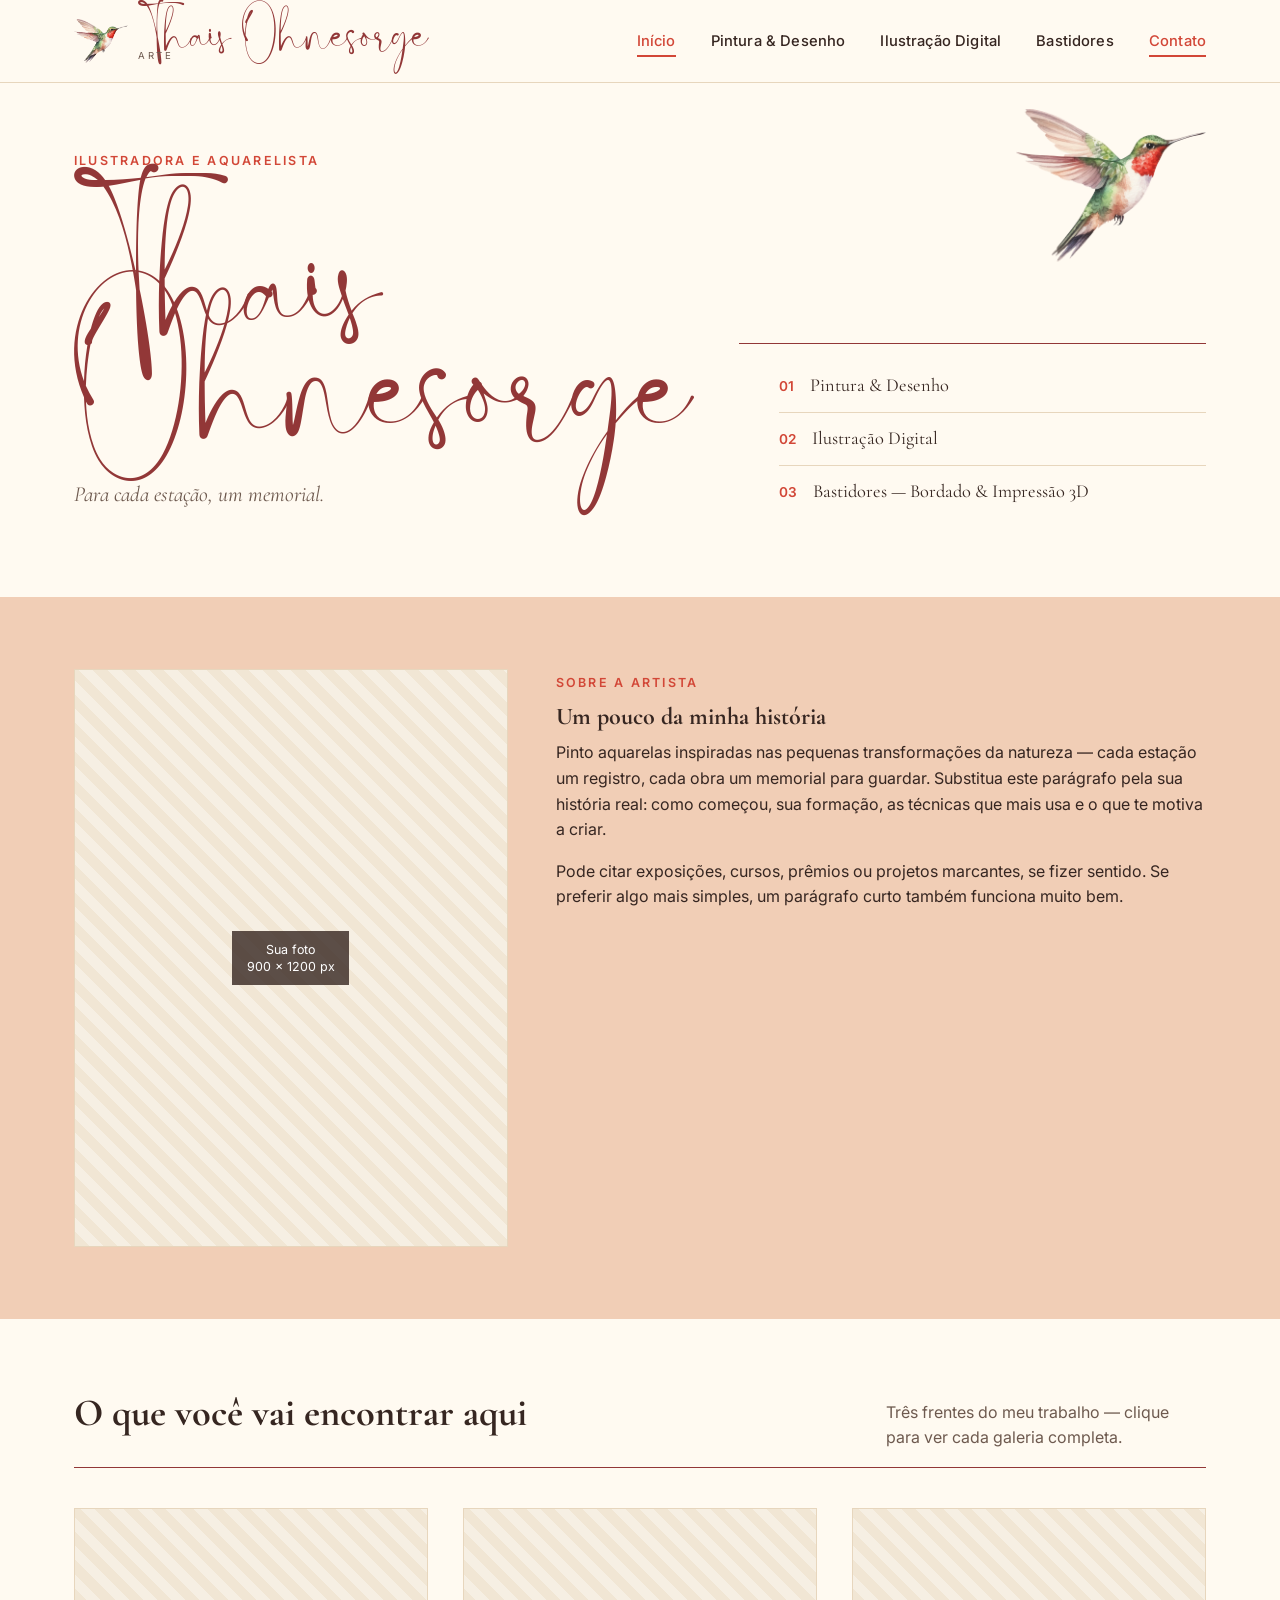
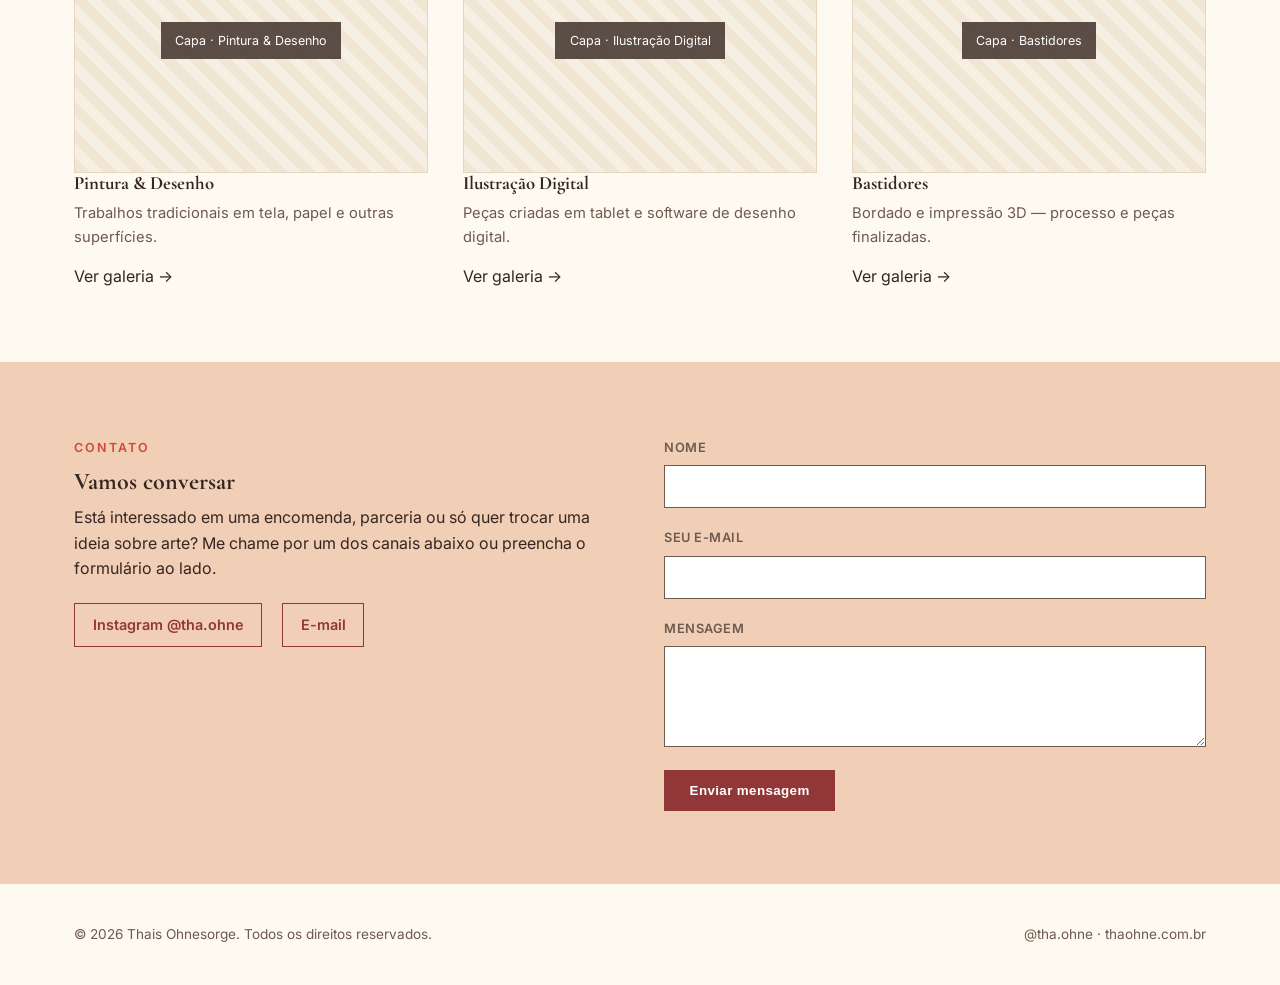
==== index.html @ 79181002 "Ajuste do site para identidade visual da Thais" ====
<!DOCTYPE html>
<html lang="pt-BR">
<head>
<meta charset="UTF-8">
<meta name="viewport" content="width=device-width, initial-scale=1.0">
<title>Thais Ohnesorge — Ilustradora e Aquarelista</title>
<meta name="description" content="Portfólio de Thais Ohnesorge: pintura e desenho, ilustração digital, bordado e impressão 3D.">
<link rel="icon" href="assets/img/favicon.png" type="image/png">
<link rel="preconnect" href="https://fonts.googleapis.com">
<link rel="preconnect" href="https://fonts.gstatic.com" crossorigin>
<link href="https://fonts.googleapis.com/css2?family=Cormorant+Garamond:ital,wght@0,500;0,700;1,500&family=Inter:wght@400;500;600;700&display=swap" rel="stylesheet">
<link rel="stylesheet" href="css/style.css">
</head>
<body>

<!-- ===================== HEADER ===================== -->
<header class="site-header">
  <div class="wrap">
    <a href="index.html" class="brand">
      <img src="assets/img/hummingbird.png" alt="Beija-flor, símbolo de Thais Ohnesorge Arte">
      <span class="brand-text">
        <span class="brand-name">Thais Ohnesorge</span>
        <span class="brand-tag">Arte</span>
      </span>
    </a>
    <nav class="main-nav">
      <ul>
        <li><a href="index.html">Início</a></li>
        <li><a href="pintura-desenho.html">Pintura &amp; Desenho</a></li>
        <li><a href="ilustracao-digital.html">Ilustração Digital</a></li>
        <li><a href="bastidores.html">Bastidores</a></li>
        <li><a href="index.html#contato">Contato</a></li>
      </ul>
    </nav>
    <button class="menu-toggle" aria-label="Abrir menu" aria-expanded="false">
      <span></span><span></span><span></span>
    </button>
  </div>
</header>

<!-- ===================== HERO / CAPA ===================== -->
<section class="hero">
  <div class="wrap">
    <img src="assets/img/hummingbird.png" class="hero-bird" alt="">
    <div>
      <p class="eyebrow">Ilustradora e Aquarelista</p>
      <br></br>
      <br>
      <h1>Thais Ohnesorge</h1>
      <br>
      <p class="lede">Para cada estação, um memorial.</p>
    </div>
    <ul class="hero-index">
      <li><span class="num">01</span><a href="pintura-desenho.html">Pintura &amp; Desenho</a></li>
      <li><span class="num">02</span><a href="ilustracao-digital.html">Ilustração Digital</a></li>
      <li><span class="num">03</span><a href="bastidores.html">Bastidores — Bordado &amp; Impressão 3D</a></li>
    </ul>
  </div>
</section>

<!-- ===================== SOBRE ===================== -->
<section class="alt" id="sobre">
  <div class="wrap about-grid">
    <div class="placeholder" style="--ratio: 3/4;" data-label="Foto da artista (recomendado: 900x1200px)">
      <span class="ph-label">Sua foto<br>900 × 1200 px</span>
    </div>
    <div>
      <p class="eyebrow">Sobre a artista</p>
      <h2>Um pouco da minha história</h2>
      <!-- Placeholder — troque pelo texto real da Thais (formação, técnica, inspiração) -->
      <p>Pinto aquarelas inspiradas nas pequenas transformações da natureza — cada estação um registro, cada obra um memorial para guardar. Substitua este parágrafo pela sua história real: como começou, sua formação, as técnicas que mais usa e o que te motiva a criar.</p>
      <p>Pode citar exposições, cursos, prêmios ou projetos marcantes, se fizer sentido. Se preferir algo mais simples, um parágrafo curto também funciona muito bem.</p>
    </div>
  </div>
</section>

<!-- ===================== TIPOS DE ARTE ===================== -->
<section id="tipos-de-arte">
  <div class="wrap">
    <div class="section-head">
      <h2>O que você vai encontrar aqui</h2>
      <p style="color:var(--ink-soft); max-width:32ch; margin:0;">Três frentes do meu trabalho — clique para ver cada galeria completa.</p>
    </div>
    <div class="art-types">

      <a href="pintura-desenho.html" style="display:block;">
        <div class="placeholder art-card" data-label="Capa da galeria de Pintura e Desenho">
          <span class="ph-label">Capa · Pintura &amp; Desenho</span>
        </div>
        <h3>Pintura &amp; Desenho</h3>
        <p style="color:var(--ink-soft); font-size:.92rem;">Trabalhos tradicionais em tela, papel e outras superfícies.</p>
        <span class="more">Ver galeria →</span>
      </a>

      <a href="ilustracao-digital.html" style="display:block;">
        <div class="placeholder art-card" data-label="Capa da galeria de Ilustração Digital">
          <span class="ph-label">Capa · Ilustração Digital</span>
        </div>
        <h3>Ilustração Digital</h3>
        <p style="color:var(--ink-soft); font-size:.92rem;">Peças criadas em tablet e software de desenho digital.</p>
        <span class="more">Ver galeria →</span>
      </a>

      <a href="bastidores.html" style="display:block;">
        <div class="placeholder art-card" data-label="Capa da galeria de Bastidores">
          <span class="ph-label">Capa · Bastidores</span>
        </div>
        <h3>Bastidores</h3>
        <p style="color:var(--ink-soft); font-size:.92rem;">Bordado e impressão 3D — processo e peças finalizadas.</p>
        <span class="more">Ver galeria →</span>
      </a>

    </div>
  </div>
</section>

<!-- ===================== CONTATO ===================== -->
<section class="alt" id="contato">
  <div class="wrap contact-grid">
    <div>
      <p class="eyebrow">Contato</p>
      <h2>Vamos conversar</h2>
      <p>Está interessado em uma encomenda, parceria ou só quer trocar uma ideia sobre arte? Me chame por um dos canais abaixo ou preencha o formulário ao lado.</p>
      <div class="contact-links">
        <a href="https://instagram.com/tha.ohne" target="_blank" rel="noopener">Instagram @tha.ohne</a>
        <a href="mailto:contato@thaohne.com.br">E-mail</a>
      </div>
    </div>
    <form class="contact-form" action="mailto:contato@thaohne.com.br" method="post" enctype="text/plain">
      <div>
        <label for="nome">Nome</label>
        <input type="text" id="nome" name="nome" required>
      </div>
      <div>
        <label for="email">Seu e-mail</label>
        <input type="email" id="email" name="email" required>
      </div>
      <div>
        <label for="mensagem">Mensagem</label>
        <textarea id="mensagem" name="mensagem" rows="4" required></textarea>
      </div>
      <button type="submit">Enviar mensagem</button>
    </form>
  </div>
</section>

<!-- ===================== RODAPÉ ===================== -->
<footer class="site-footer">
  <div class="wrap">
    <span>© 2026 Thais Ohnesorge. Todos os direitos reservados.</span>
    <span><a href="https://instagram.com/tha.ohne" target="_blank" rel="noopener">@tha.ohne</a> · thaohne.com.br</span>
  </div>
</footer>

<!-- ===================== LIGHTBOX ===================== -->
<div class="lightbox" id="lightbox">
  <button class="lightbox-close" aria-label="Fechar">&times;</button>
  <div class="lightbox-inner"></div>
</div>

<script src="js/script.js"></script>
</body>
</html>
---- css/style.css ----
/* =========================================================
   PORTFÓLIO DE ARTE — Thais Ohnesorge
   Paleta e tipografia conforme identidade visual oficial.
   ========================================================= */

@font-face {
  font-family: 'Blastine';
  src: url('../assets/fonts/Blastine.woff2') format('woff2'),
       url('../assets/fonts/Blastine.otf') format('opentype'),
       url('../assets/fonts/Blastine.ttf') format('truetype');
  font-weight: normal;
  font-style: normal;
  font-display: swap;
}

:root {
  --bg: #fffaf1;          /* creme claro — fundo principal */
  --bg-alt: #f1ceb6;       /* pêssego — fundo alternado / destaques suaves */
  --ink: #362621;          /* marrom quase-preto — texto principal */
  --ink-soft: #6e5a4f;     /* marrom suave — texto secundário */
  --green: #b4d75d;        /* verde-limão — destaque principal / botões */
  --wine: #923737;         /* vinho — destaque secundário / hover */
  --red: #d24737;          /* vermelho — links, números, CTAs */
  --rule: #e7d6bd;         /* linha fina sobre o creme */
  --card-bg: #ffffff;

  /* Blastine é a fonte da marca (arquivo em assets/fonts/).
     Enquanto o arquivo não estiver presente, cai numa cursiva do sistema. */
  --font-script: 'Blastine', 'Segoe Script', 'Brush Script MT', cursive;
  --font-serif: 'Cormorant Garamond', Georgia, serif;
  --font-sans: 'Inter', -apple-system, sans-serif;

  --max-width: 1180px;
}

* { box-sizing: border-box; }

html { scroll-behavior: smooth; }

body {
  margin: 0;
  background: var(--bg);
  color: var(--ink);
  font-family: var(--font-sans);
  font-size: 16px;
  line-height: 1.6;
  -webkit-font-smoothing: antialiased;
}

img { max-width: 100%; display: block; }

a { color: inherit; text-decoration: none; }

.wrap {
  max-width: var(--max-width);
  margin: 0 auto;
  padding: 0 24px;
}

h1, h2, h3, h4 {
  font-family: var(--font-serif);
  font-weight: 700;
  margin: 0 0 .4em;
  line-height: 1.15;
}

p { margin: 0 0 1em; }

.eyebrow {
  display: inline-block;
  font-family: var(--font-sans);
  font-size: .78rem;
  letter-spacing: .18em;
  text-transform: uppercase;
  color: var(--red);
  font-weight: 600;
  margin-bottom: .8em;
}

/* ---------- Header / navegação ---------- */

.site-header {
  position: sticky;
  top: 0;
  z-index: 50;
  background: rgba(255, 250, 241, 0.92);
  backdrop-filter: blur(6px);
  border-bottom: 1px solid var(--rule);
}

.site-header .wrap {
  display: flex;
  align-items: center;
  justify-content: space-between;
  height: 82px;
}

.brand {
  display: flex;
  align-items: center;
  gap: .6rem;
}

.brand img {
  height: 44px;
  width: auto;
}

.brand .brand-text {
  display: flex;
  flex-direction: column;
  line-height: 1;
}

.brand .brand-name {
  font-family: var(--font-script);
  font-size: 1.7rem;
  color: var(--wine);
}

.brand .brand-tag {
  font-family: var(--font-sans);
  font-size: .6rem;
  letter-spacing: .28em;
  text-transform: uppercase;
  color: var(--ink-soft);
  margin-top: .1rem;
}

.main-nav ul {
  list-style: none;
  display: flex;
  gap: 2.2rem;
  margin: 0;
  padding: 0;
}

.main-nav a {
  font-size: .92rem;
  font-weight: 500;
  letter-spacing: .01em;
  padding: .3rem 0;
  border-bottom: 2px solid transparent;
  transition: border-color .2s ease, color .2s ease;
}

.main-nav a:hover,
.main-nav a.active {
  color: var(--red);
  border-color: var(--red);
}

.menu-toggle {
  display: none;
  background: none;
  border: none;
  cursor: pointer;
  padding: 8px;
}

.menu-toggle span {
  display: block;
  width: 24px;
  height: 2px;
  background: var(--ink);
  margin: 5px 0;
  transition: transform .2s ease, opacity .2s ease;
}

/* ---------- Hero (capa editorial) ---------- */

.hero { padding: 4rem 0 4rem; position: relative; }

.hero .wrap {
  display: grid;
  grid-template-columns: 1.3fr 1fr;
  gap: 3rem;
  align-items: end;
  position: relative;
}

.hero h1 {
  font-family: var(--font-script);
  font-weight: normal;
  color: var(--wine);
  font-size: clamp(3.2rem, 7vw, 5.6rem);
  margin-bottom: .15em;
}

.hero .lede {
  font-family: var(--font-serif);
  font-style: italic;
  font-size: 1.35rem;
  color: var(--ink-soft);
  max-width: 46ch;
}

.hero-bird {
  position: absolute;
  top: -2.4rem;
  right: 24px;
  width: 190px;
  opacity: .95;
  pointer-events: none;
}

.hero-index {
  border-top: 1px solid var(--wine);
  padding-top: 1rem;
}

.hero-index li {
  display: flex;
  align-items: baseline;
  gap: 1rem;
  padding: .7rem 0;
  border-bottom: 1px solid var(--rule);
  font-family: var(--font-serif);
  font-size: 1.15rem;
}

.hero-index li:last-child { border-bottom: none; }

.hero-index .num {
  color: var(--red);
  font-family: var(--font-sans);
  font-weight: 600;
  font-size: .85rem;
}

.hero-index a:hover { color: var(--red); }

/* ---------- Seções gerais ---------- */

section { padding: 4.5rem 0; }

section.alt { background: var(--bg-alt); }

.section-head {
  display: flex;
  justify-content: space-between;
  align-items: flex-end;
  gap: 2rem;
  border-bottom: 1px solid var(--wine);
  padding-bottom: 1rem;
  margin-bottom: 2.5rem;
}

.section-head h2 { font-size: clamp(1.8rem, 3vw, 2.6rem); }

/* ---------- Sobre ---------- */

.about-grid {
  display: grid;
  grid-template-columns: .8fr 1.2fr;
  gap: 3rem;
  align-items: start;
}

/* ---------- Placeholder de imagem ---------- */

.placeholder {
  position: relative;
  width: 100%;
  aspect-ratio: var(--ratio, 4 / 5);
  background:
    repeating-linear-gradient(45deg, #f1e6d4, #f1e6d4 10px, #f6efe3 10px, #f6efe3 20px);
  border: 1px solid var(--rule);
  display: flex;
  align-items: center;
  justify-content: center;
  overflow: hidden;
  cursor: pointer;
}

.placeholder img { width: 100%; height: 100%; object-fit: cover; }

.placeholder .ph-label {
  background: rgba(54,38,33,.8);
  color: #fff;
  font-size: .78rem;
  padding: .6rem .9rem;
  text-align: center;
  line-height: 1.4;
  max-width: 82%;
}

/* ---------- Cards "Tipos de arte" ---------- */

.art-types {
  display: grid;
  grid-template-columns: repeat(3, 1fr);
  gap: 2.2rem;
}

.art-card { --ratio: 4 / 3; }

.art-card h3 { margin-top: 1rem; font-size: 1.3rem; }

.art-card .more {
  color: var(--red);
  font-size: .88rem;
  font-weight: 600;
}

/* ---------- Galeria (páginas de seção) ---------- */

.gallery {
  display: grid;
  grid-template-columns: repeat(3, 1fr);
  gap: 2rem 1.8rem;
}

.gallery figure { margin: 0; }

.gallery figcaption {
  margin-top: .7rem;
  font-size: .9rem;
}

.gallery figcaption .title {
  font-family: var(--font-serif);
  font-weight: 700;
  display: block;
}

.gallery figcaption .meta {
  color: var(--ink-soft);
  font-size: .82rem;
}

.page-hero {
  padding: 3.2rem 0 2.5rem;
  border-bottom: 1px solid var(--rule);
}

.breadcrumb {
  font-size: .85rem;
  color: var(--ink-soft);
  margin-bottom: 1rem;
}

.breadcrumb a:hover { color: var(--red); }

.subsection-title {
  display: flex;
  align-items: baseline;
  gap: .8rem;
  margin: 3rem 0 1.6rem;
}

.subsection-title .tag {
  font-size: .78rem;
  letter-spacing: .14em;
  text-transform: uppercase;
  color: var(--red);
  font-weight: 700;
}

/* ---------- Contato ---------- */

.contact-grid {
  display: grid;
  grid-template-columns: 1fr 1fr;
  gap: 3rem;
}

.contact-links a {
  display: inline-block;
  margin: .3rem 1rem .3rem 0;
  padding: .6rem 1.1rem;
  border: 1px solid var(--wine);
  color: var(--wine);
  font-size: .9rem;
  font-weight: 600;
  transition: background .2s ease, color .2s ease;
}

.contact-links a:hover { background: var(--wine); color: #fff; }

form.contact-form { display: flex; flex-direction: column; gap: 1rem; }

.contact-form label {
  font-size: .8rem;
  font-weight: 600;
  letter-spacing: .04em;
  text-transform: uppercase;
  color: var(--ink-soft);
}

.contact-form input,
.contact-form textarea {
  width: 100%;
  padding: .7rem .8rem;
  font-family: var(--font-sans);
  font-size: .95rem;
  border: 1px solid var(--ink-soft);
  background: var(--card-bg);
  margin-top: .35rem;
}

.contact-form button {
  align-self: flex-start;
  padding: .8rem 1.6rem;
  background: var(--wine);
  color: #fff;
  border: none;
  font-weight: 600;
  cursor: pointer;
  letter-spacing: .03em;
}

.contact-form button:hover { background: var(--red); }

/* ---------- Rodapé ---------- */

.site-footer {
  border-top: 1px solid var(--rule);
  padding: 2.5rem 0;
  font-size: .85rem;
  color: var(--ink-soft);
}

.site-footer .wrap {
  display: flex;
  justify-content: space-between;
  flex-wrap: wrap;
  gap: 1rem;
}

.site-footer a:hover { color: var(--red); }

/* ---------- Lightbox ---------- */

.lightbox {
  position: fixed;
  inset: 0;
  background: rgba(54,38,33,.92);
  display: none;
  align-items: center;
  justify-content: center;
  z-index: 100;
  padding: 2rem;
}

.lightbox.open { display: flex; }

.lightbox-inner {
  max-width: 900px;
  width: 100%;
  color: #fff;
  text-align: center;
}

.lightbox-close {
  position: absolute;
  top: 1.5rem;
  right: 1.8rem;
  color: #fff;
  font-size: 1.8rem;
  background: none;
  border: none;
  cursor: pointer;
}

/* ---------- Responsivo ---------- */

@media (max-width: 900px) {
  .hero .wrap { grid-template-columns: 1fr; }
  .hero-bird { position: static; width: 140px; margin-bottom: 1.5rem; }
  .about-grid { grid-template-columns: 1fr; }
  .art-types { grid-template-columns: 1fr 1fr; }
  .gallery { grid-template-columns: 1fr 1fr; }
  .contact-grid { grid-template-columns: 1fr; }
}

@media (max-width: 640px) {
  .main-nav { position: fixed; top: 82px; left: 0; right: 0; bottom: 0;
    background: var(--bg); transform: translateX(100%); transition: transform .25s ease;
    padding: 2rem 24px; }
  .main-nav.open { transform: translateX(0); }
  .main-nav ul { flex-direction: column; gap: 1.4rem; }
  .menu-toggle { display: block; }
  .art-types { grid-template-columns: 1fr; }
  .gallery { grid-template-columns: 1fr; }
}
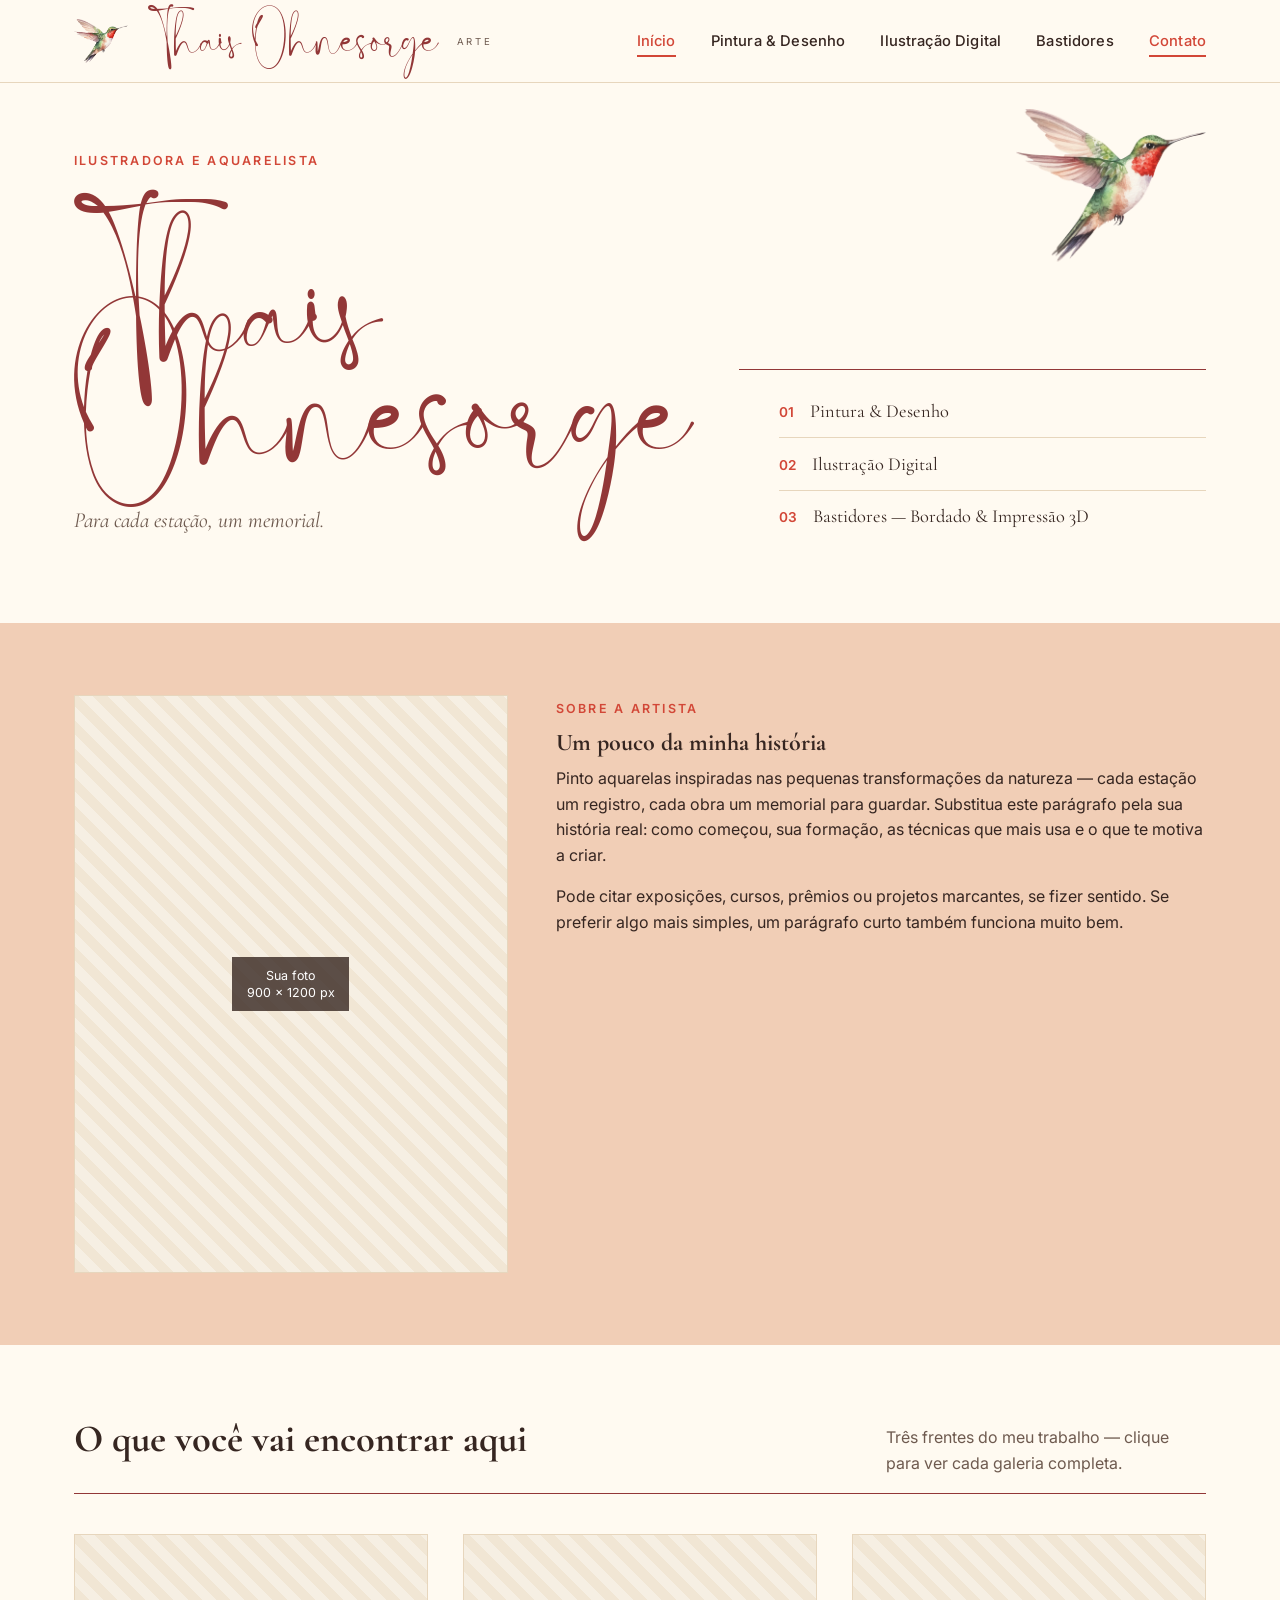
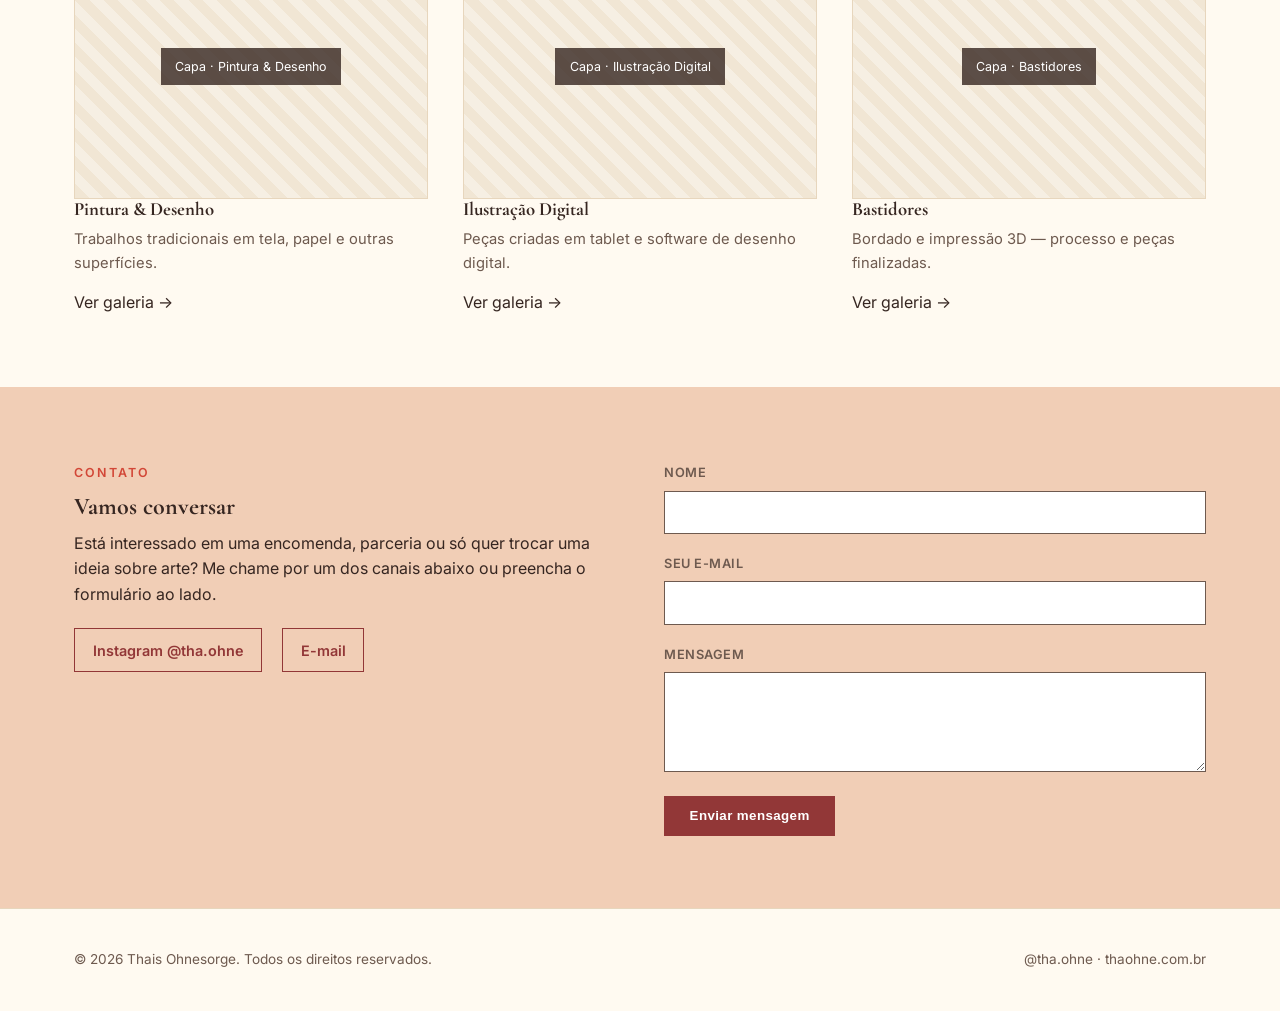
==== commit d6213ec1: "Ajuste do espaçamento das informações do cabeçalho" ====
--- a/index.html
+++ b/index.html
@@ -18,8 +18,9 @@
   <div class="wrap">
     <a href="index.html" class="brand">
       <img src="assets/img/hummingbird.png" alt="Beija-flor, símbolo de Thais Ohnesorge Arte">
-      <span class="brand-text">
+      <br class="brand-text">
         <span class="brand-name">Thais Ohnesorge</span>
+        <br></br>
         <span class="brand-tag">Arte</span>
       </span>
     </a>
@@ -45,7 +46,7 @@
     <div>
       <p class="eyebrow">Ilustradora e Aquarelista</p>
       <br></br>
-      <br>
+      <br></br>
       <h1>Thais Ohnesorge</h1>
       <br>
       <p class="lede">Para cada estação, um memorial.</p>
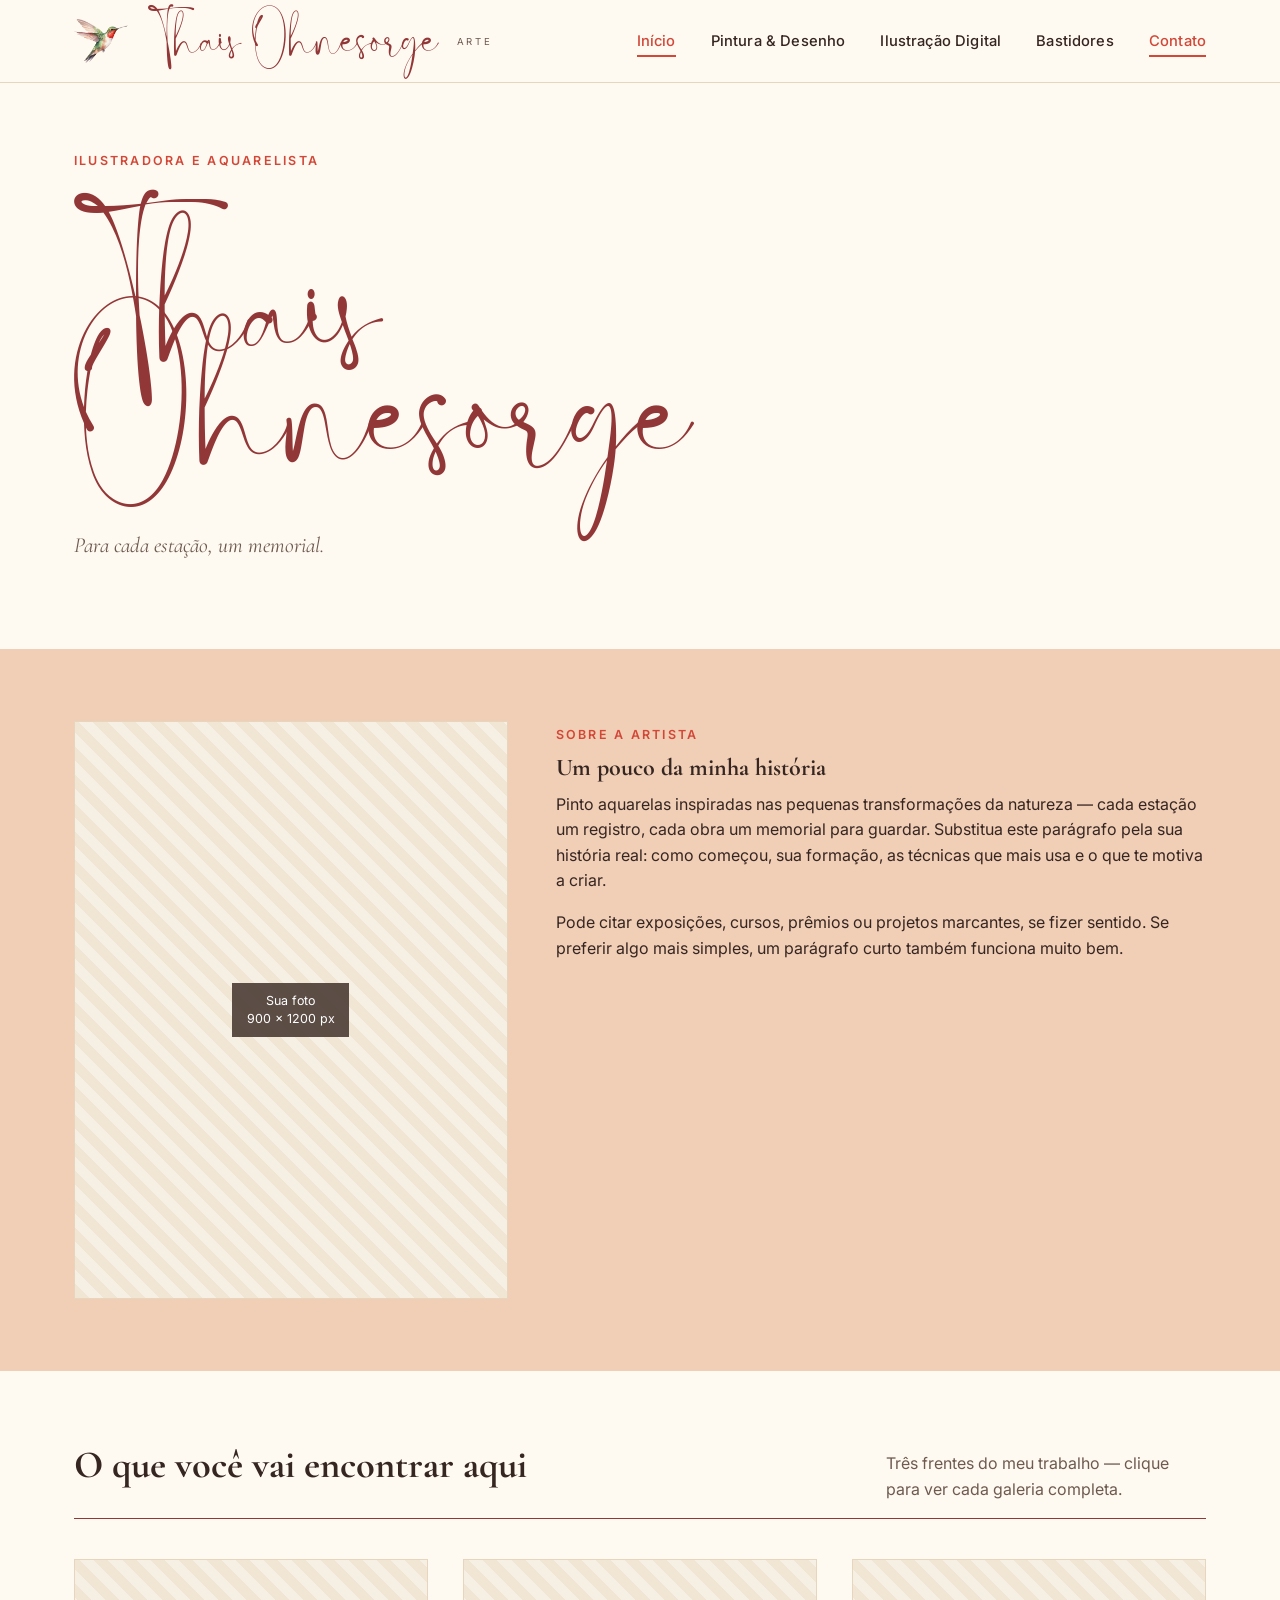
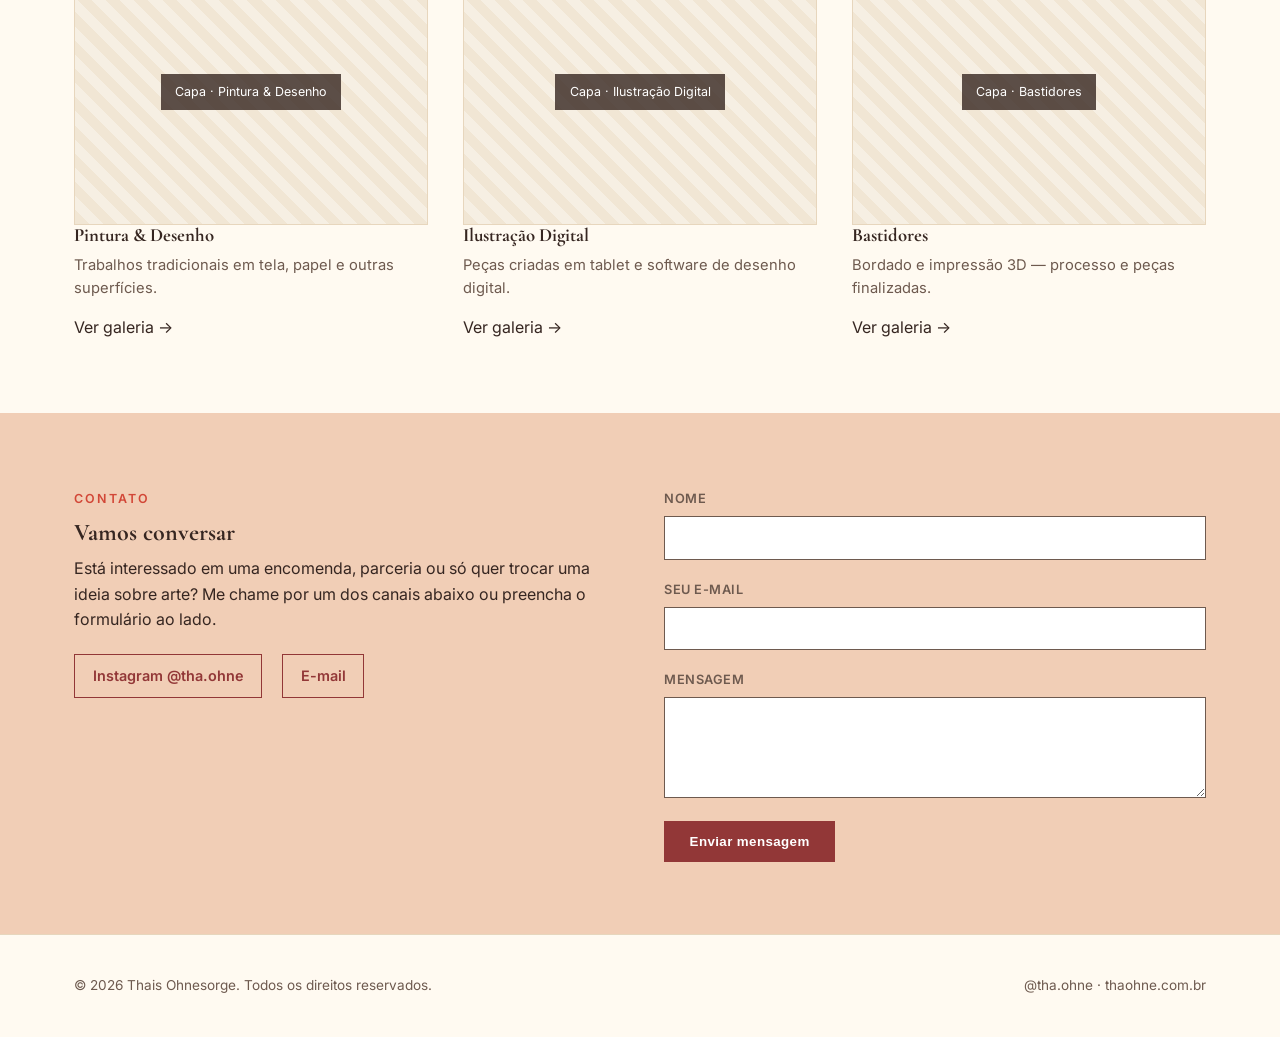
==== commit ea5b481c: "Ajuste do espaçamento das informações do cabeçalho" ====
--- a/index.html
+++ b/index.html
@@ -42,20 +42,14 @@
 <!-- ===================== HERO / CAPA ===================== -->
 <section class="hero">
   <div class="wrap">
-    <img src="assets/img/hummingbird.png" class="hero-bird" alt="">
     <div>
       <p class="eyebrow">Ilustradora e Aquarelista</p>
       <br></br>
       <br></br>
       <h1>Thais Ohnesorge</h1>
-      <br>
+      <br></br>
       <p class="lede">Para cada estação, um memorial.</p>
     </div>
-    <ul class="hero-index">
-      <li><span class="num">01</span><a href="pintura-desenho.html">Pintura &amp; Desenho</a></li>
-      <li><span class="num">02</span><a href="ilustracao-digital.html">Ilustração Digital</a></li>
-      <li><span class="num">03</span><a href="bastidores.html">Bastidores — Bordado &amp; Impressão 3D</a></li>
-    </ul>
   </div>
 </section>
 
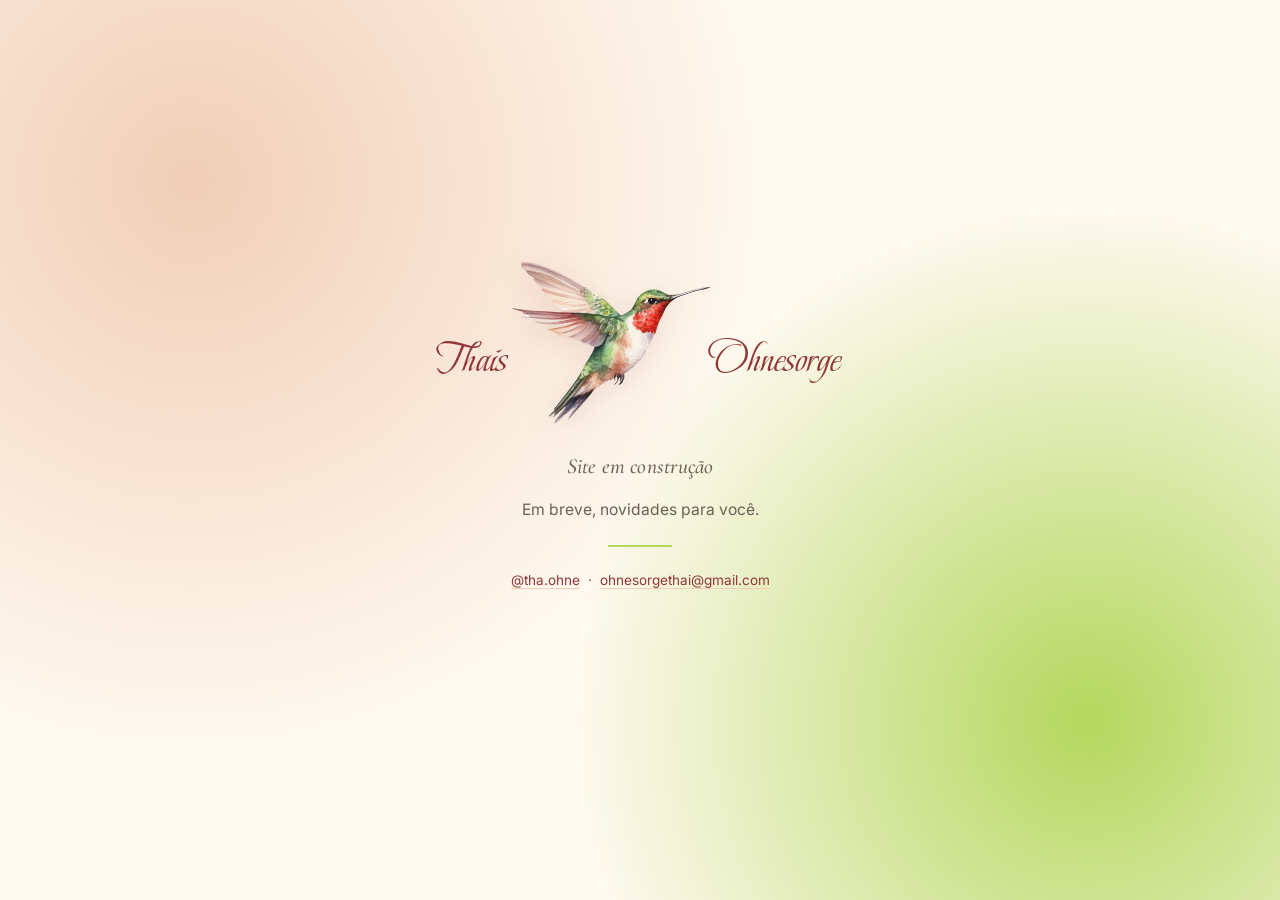
==== commit 0528cef9: "Construção do site" ====
--- a/index.html
+++ b/index.html
@@ -3,156 +3,141 @@
 <head>
 <meta charset="UTF-8">
 <meta name="viewport" content="width=device-width, initial-scale=1.0">
-<title>Thais Ohnesorge — Ilustradora e Aquarelista</title>
-<meta name="description" content="Portfólio de Thais Ohnesorge: pintura e desenho, ilustração digital, bordado e impressão 3D.">
-<link rel="icon" href="assets/img/favicon.png" type="image/png">
+<title>Thais Ohnesorge ARTE</title>
+<meta name="description" content="O site de Thais Ohnesorge, ilustradora e aquarelista, está em construção. Em breve novidades.">
 <link rel="preconnect" href="https://fonts.googleapis.com">
 <link rel="preconnect" href="https://fonts.gstatic.com" crossorigin>
-<link href="https://fonts.googleapis.com/css2?family=Cormorant+Garamond:ital,wght@0,500;0,700;1,500&family=Inter:wght@400;500;600;700&display=swap" rel="stylesheet">
-<link rel="stylesheet" href="css/style.css">
+<link href="https://fonts.googleapis.com/css2?family=Beau+Rivage&family=Cormorant+Garamond:ital,wght@0,500;0,700;1,500&family=Inter:wght@400;500;600&display=swap" rel="stylesheet">
+<style>
+  :root{
+    --paper:#fffaf1;
+    --sand:#f1ceb6;
+    --green:#b4d75d;
+    --wine:#923737;
+    --red:#d24737;
+    --ink:#2b2420;
+    --ink-soft:#6b5f54;
+  }
+  *{box-sizing:border-box;}
+  html,body{height:100%;}
+  body{
+    margin:0;
+    display:flex;
+    align-items:center;
+    justify-content:center;
+    min-height:100svh;
+    padding:2rem;
+    background:
+      radial-gradient(circle at 15% 20%, var(--sand) 0%, transparent 45%),
+      radial-gradient(circle at 85% 80%, var(--green) 0%, transparent 40%),
+      var(--paper);
+    font-family:'Inter', sans-serif;
+    color:var(--ink);
+    text-align:center;
+  }
+  .card{
+    max-width:600px;
+    width:100%;
+  }
+  .brand-mark{
+    display:flex;
+    align-items:center;
+    justify-content:center;
+    gap:4px;
+    margin:0 auto;
+  }
+  .brand-mark img{
+    width:200px;
+    width:clamp(150px, 30vw, 200px);
+    height:auto;
+    flex:0 0 auto;
+    margin-top:-6%;
+    filter:drop-shadow(0 6px 14px rgba(146,55,55,0.12));
+  }
+  .brand-mark .script-name{
+    font-family:'Beau Rivage', cursive;
+    color:var(--wine);
+    line-height:1;
+    white-space:nowrap;
+    flex:0 0 auto;
+    font-size:2.6rem;
+    font-size:clamp(1.9rem, 6vw, 2.6rem);
+  }
+  .brand-mark .name-left{
+    text-align:right;
+  }
+  .brand-mark .name-right{
+    text-align:left;
+  }
+  .status{
+    margin-top:1.8rem;
+    font-family:'Cormorant Garamond', serif;
+    font-style:italic;
+    font-weight:500;
+    font-size:1.35rem;
+    color:var(--ink-soft);
+    letter-spacing:0.01em;
+  }
+  .lede{
+    margin-top:0.6rem;
+    font-size:0.98rem;
+    color:var(--ink-soft);
+  }
+  .rule{
+    width:64px;
+    height:2px;
+    background:var(--green);
+    border:none;
+    margin:1.6rem auto;
+  }
+  .social{
+    font-size:0.85rem;
+    color:var(--ink-soft);
+  }
+  .social a{
+    color:var(--wine);
+    text-decoration:none;
+    border-bottom:1px solid var(--sand);
+  }
+  .social a:hover{
+    border-color:var(--wine);
+  }
+
+  @media (max-width: 480px){
+    .brand-mark{
+      flex-wrap:wrap;
+      row-gap:0.3rem;
+    }
+    .brand-mark img{
+      order:-1;
+      flex-basis:100%;
+      margin-top:0;
+      width:180px;
+    }
+    .brand-mark .script-name{
+      font-size:2rem;
+    }
+  }
+</style>
 </head>
 <body>
+  <div class="card">
+    <div class="brand-mark">
+      <span class="script-name name-left">Thais</span>
+      <img src="assets/img/hummingbird.png" alt="Beija-flor em aquarela, símbolo de Thais Ohnesorge Arte">
+      <span class="script-name name-right">Ohnesorge</span>
+    </div>
 
-<!-- ===================== HEADER ===================== -->
-<header class="site-header">
-  <div class="wrap">
-    <a href="index.html" class="brand">
-      <img src="assets/img/hummingbird.png" alt="Beija-flor, símbolo de Thais Ohnesorge Arte">
-      <br class="brand-text">
-        <span class="brand-name">Thais Ohnesorge</span>
-        <br></br>
-        <span class="brand-tag">Arte</span>
-      </span>
-    </a>
-    <nav class="main-nav">
-      <ul>
-        <li><a href="index.html">Início</a></li>
-        <li><a href="pintura-desenho.html">Pintura &amp; Desenho</a></li>
-        <li><a href="ilustracao-digital.html">Ilustração Digital</a></li>
-        <li><a href="bastidores.html">Bastidores</a></li>
-        <li><a href="index.html#contato">Contato</a></li>
-      </ul>
-    </nav>
-    <button class="menu-toggle" aria-label="Abrir menu" aria-expanded="false">
-      <span></span><span></span><span></span>
-    </button>
+    <p class="status">Site em construção</p>
+    <p class="lede">Em breve, novidades para você.</p>
+
+    <hr class="rule">
+
+    <p class="social">
+      <a href="https://instagram.com/tha.ohne" target="_blank" rel="noopener">@tha.ohne</a>
+      &nbsp;·&nbsp;
+      <a href="mailto:ohnesorgethai@gmail.com">ohnesorgethai@gmail.com</a>
+    </p>
   </div>
-</header>
-
-<!-- ===================== HERO / CAPA ===================== -->
-<section class="hero">
-  <div class="wrap">
-    <div>
-      <p class="eyebrow">Ilustradora e Aquarelista</p>
-      <br></br>
-      <br></br>
-      <h1>Thais Ohnesorge</h1>
-      <br></br>
-      <p class="lede">Para cada estação, um memorial.</p>
-    </div>
-  </div>
-</section>
-
-<!-- ===================== SOBRE ===================== -->
-<section class="alt" id="sobre">
-  <div class="wrap about-grid">
-    <div class="placeholder" style="--ratio: 3/4;" data-label="Foto da artista (recomendado: 900x1200px)">
-      <span class="ph-label">Sua foto<br>900 × 1200 px</span>
-    </div>
-    <div>
-      <p class="eyebrow">Sobre a artista</p>
-      <h2>Um pouco da minha história</h2>
-      <!-- Placeholder — troque pelo texto real da Thais (formação, técnica, inspiração) -->
-      <p>Pinto aquarelas inspiradas nas pequenas transformações da natureza — cada estação um registro, cada obra um memorial para guardar. Substitua este parágrafo pela sua história real: como começou, sua formação, as técnicas que mais usa e o que te motiva a criar.</p>
-      <p>Pode citar exposições, cursos, prêmios ou projetos marcantes, se fizer sentido. Se preferir algo mais simples, um parágrafo curto também funciona muito bem.</p>
-    </div>
-  </div>
-</section>
-
-<!-- ===================== TIPOS DE ARTE ===================== -->
-<section id="tipos-de-arte">
-  <div class="wrap">
-    <div class="section-head">
-      <h2>O que você vai encontrar aqui</h2>
-      <p style="color:var(--ink-soft); max-width:32ch; margin:0;">Três frentes do meu trabalho — clique para ver cada galeria completa.</p>
-    </div>
-    <div class="art-types">
-
-      <a href="pintura-desenho.html" style="display:block;">
-        <div class="placeholder art-card" data-label="Capa da galeria de Pintura e Desenho">
-          <span class="ph-label">Capa · Pintura &amp; Desenho</span>
-        </div>
-        <h3>Pintura &amp; Desenho</h3>
-        <p style="color:var(--ink-soft); font-size:.92rem;">Trabalhos tradicionais em tela, papel e outras superfícies.</p>
-        <span class="more">Ver galeria →</span>
-      </a>
-
-      <a href="ilustracao-digital.html" style="display:block;">
-        <div class="placeholder art-card" data-label="Capa da galeria de Ilustração Digital">
-          <span class="ph-label">Capa · Ilustração Digital</span>
-        </div>
-        <h3>Ilustração Digital</h3>
-        <p style="color:var(--ink-soft); font-size:.92rem;">Peças criadas em tablet e software de desenho digital.</p>
-        <span class="more">Ver galeria →</span>
-      </a>
-
-      <a href="bastidores.html" style="display:block;">
-        <div class="placeholder art-card" data-label="Capa da galeria de Bastidores">
-          <span class="ph-label">Capa · Bastidores</span>
-        </div>
-        <h3>Bastidores</h3>
-        <p style="color:var(--ink-soft); font-size:.92rem;">Bordado e impressão 3D — processo e peças finalizadas.</p>
-        <span class="more">Ver galeria →</span>
-      </a>
-
-    </div>
-  </div>
-</section>
-
-<!-- ===================== CONTATO ===================== -->
-<section class="alt" id="contato">
-  <div class="wrap contact-grid">
-    <div>
-      <p class="eyebrow">Contato</p>
-      <h2>Vamos conversar</h2>
-      <p>Está interessado em uma encomenda, parceria ou só quer trocar uma ideia sobre arte? Me chame por um dos canais abaixo ou preencha o formulário ao lado.</p>
-      <div class="contact-links">
-        <a href="https://instagram.com/tha.ohne" target="_blank" rel="noopener">Instagram @tha.ohne</a>
-        <a href="mailto:contato@thaohne.com.br">E-mail</a>
-      </div>
-    </div>
-    <form class="contact-form" action="mailto:contato@thaohne.com.br" method="post" enctype="text/plain">
-      <div>
-        <label for="nome">Nome</label>
-        <input type="text" id="nome" name="nome" required>
-      </div>
-      <div>
-        <label for="email">Seu e-mail</label>
-        <input type="email" id="email" name="email" required>
-      </div>
-      <div>
-        <label for="mensagem">Mensagem</label>
-        <textarea id="mensagem" name="mensagem" rows="4" required></textarea>
-      </div>
-      <button type="submit">Enviar mensagem</button>
-    </form>
-  </div>
-</section>
-
-<!-- ===================== RODAPÉ ===================== -->
-<footer class="site-footer">
-  <div class="wrap">
-    <span>© 2026 Thais Ohnesorge. Todos os direitos reservados.</span>
-    <span><a href="https://instagram.com/tha.ohne" target="_blank" rel="noopener">@tha.ohne</a> · thaohne.com.br</span>
-  </div>
-</footer>
-
-<!-- ===================== LIGHTBOX ===================== -->
-<div class="lightbox" id="lightbox">
-  <button class="lightbox-close" aria-label="Fechar">&times;</button>
-  <div class="lightbox-inner"></div>
-</div>
-
-<script src="js/script.js"></script>
 </body>
 </html>
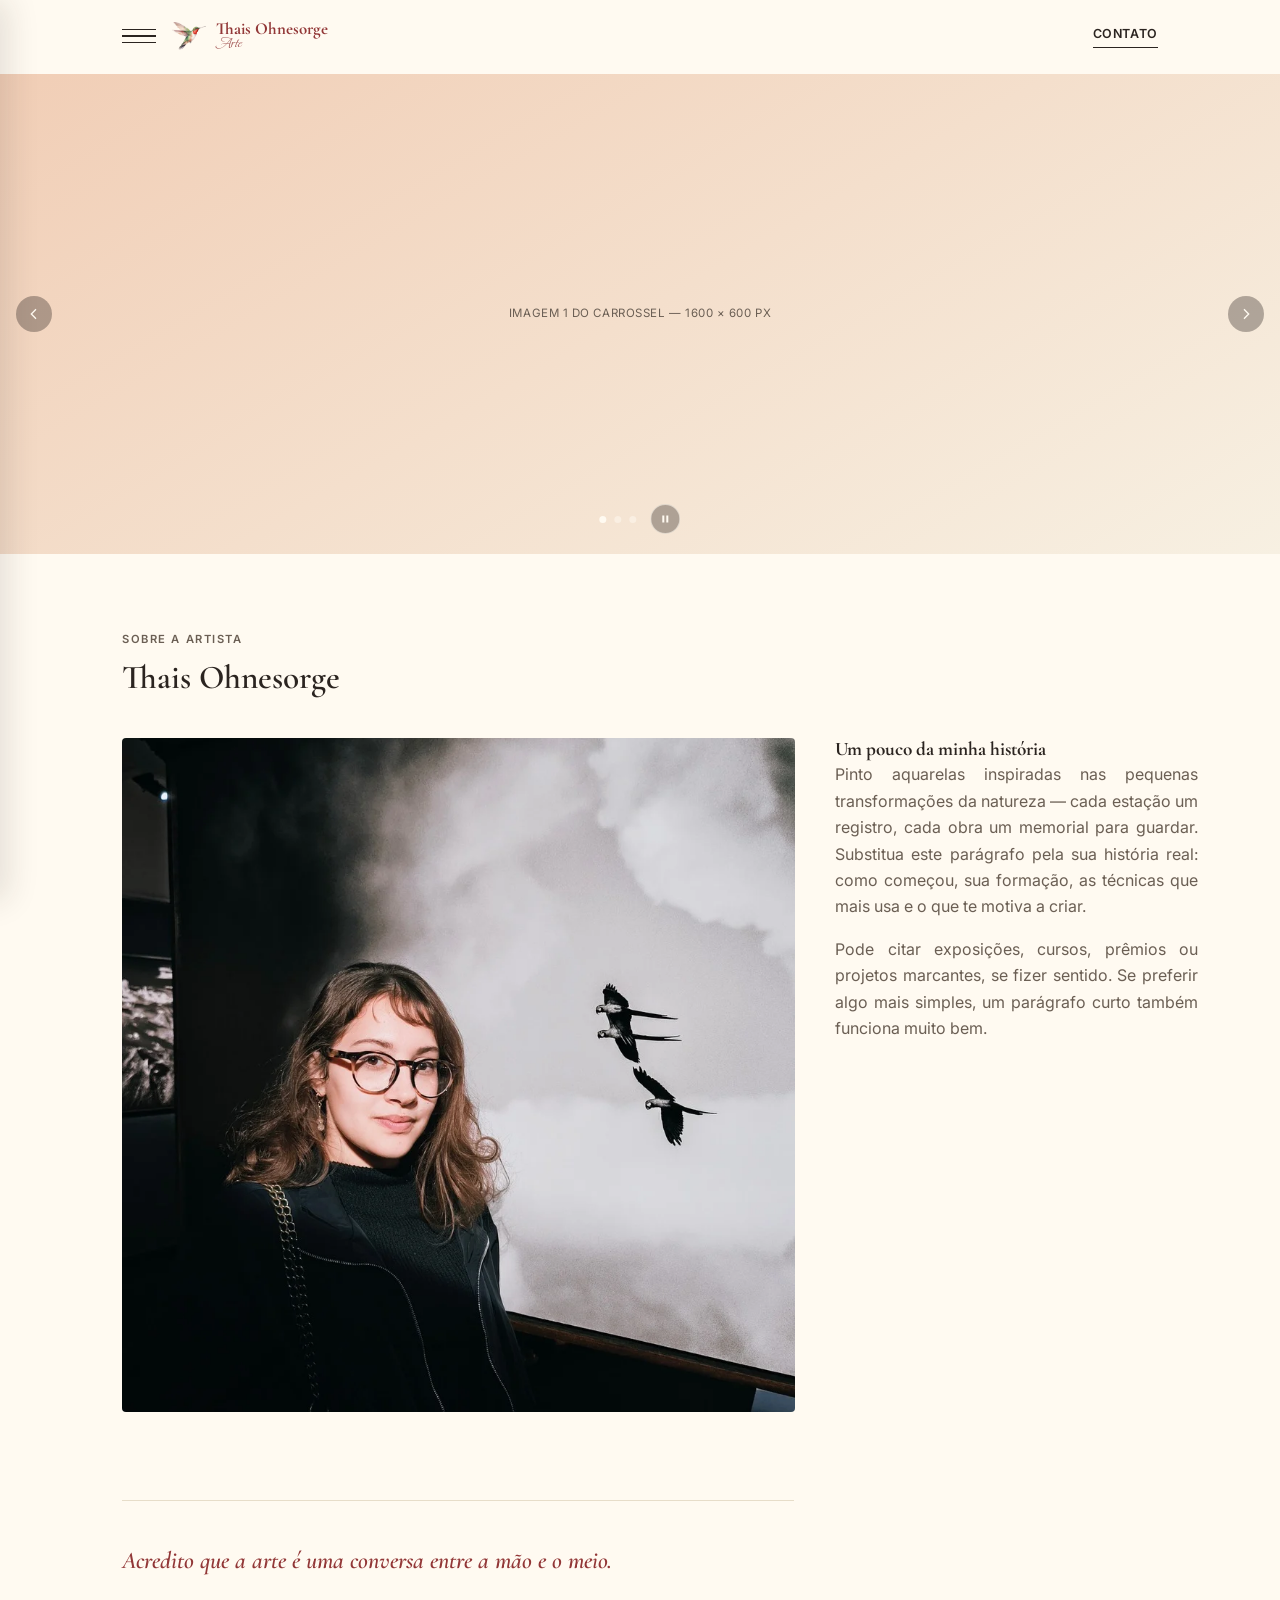
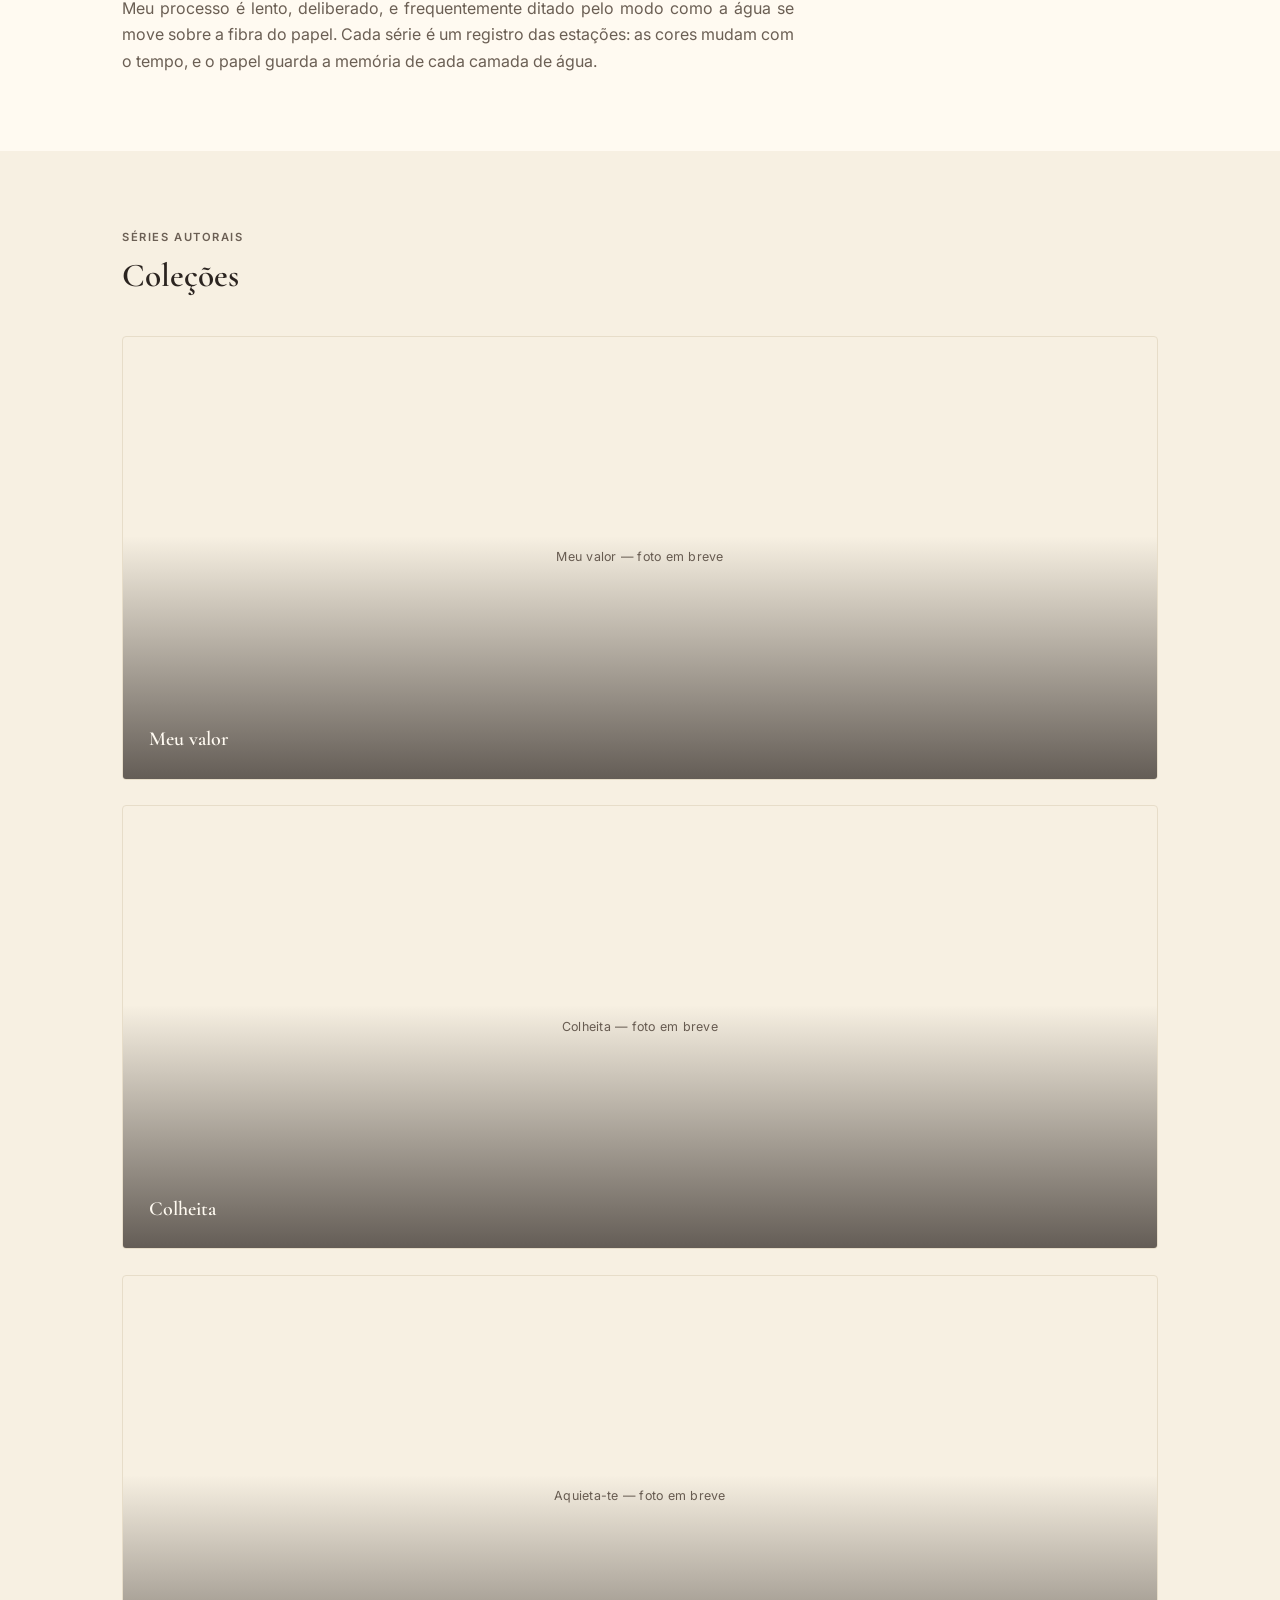
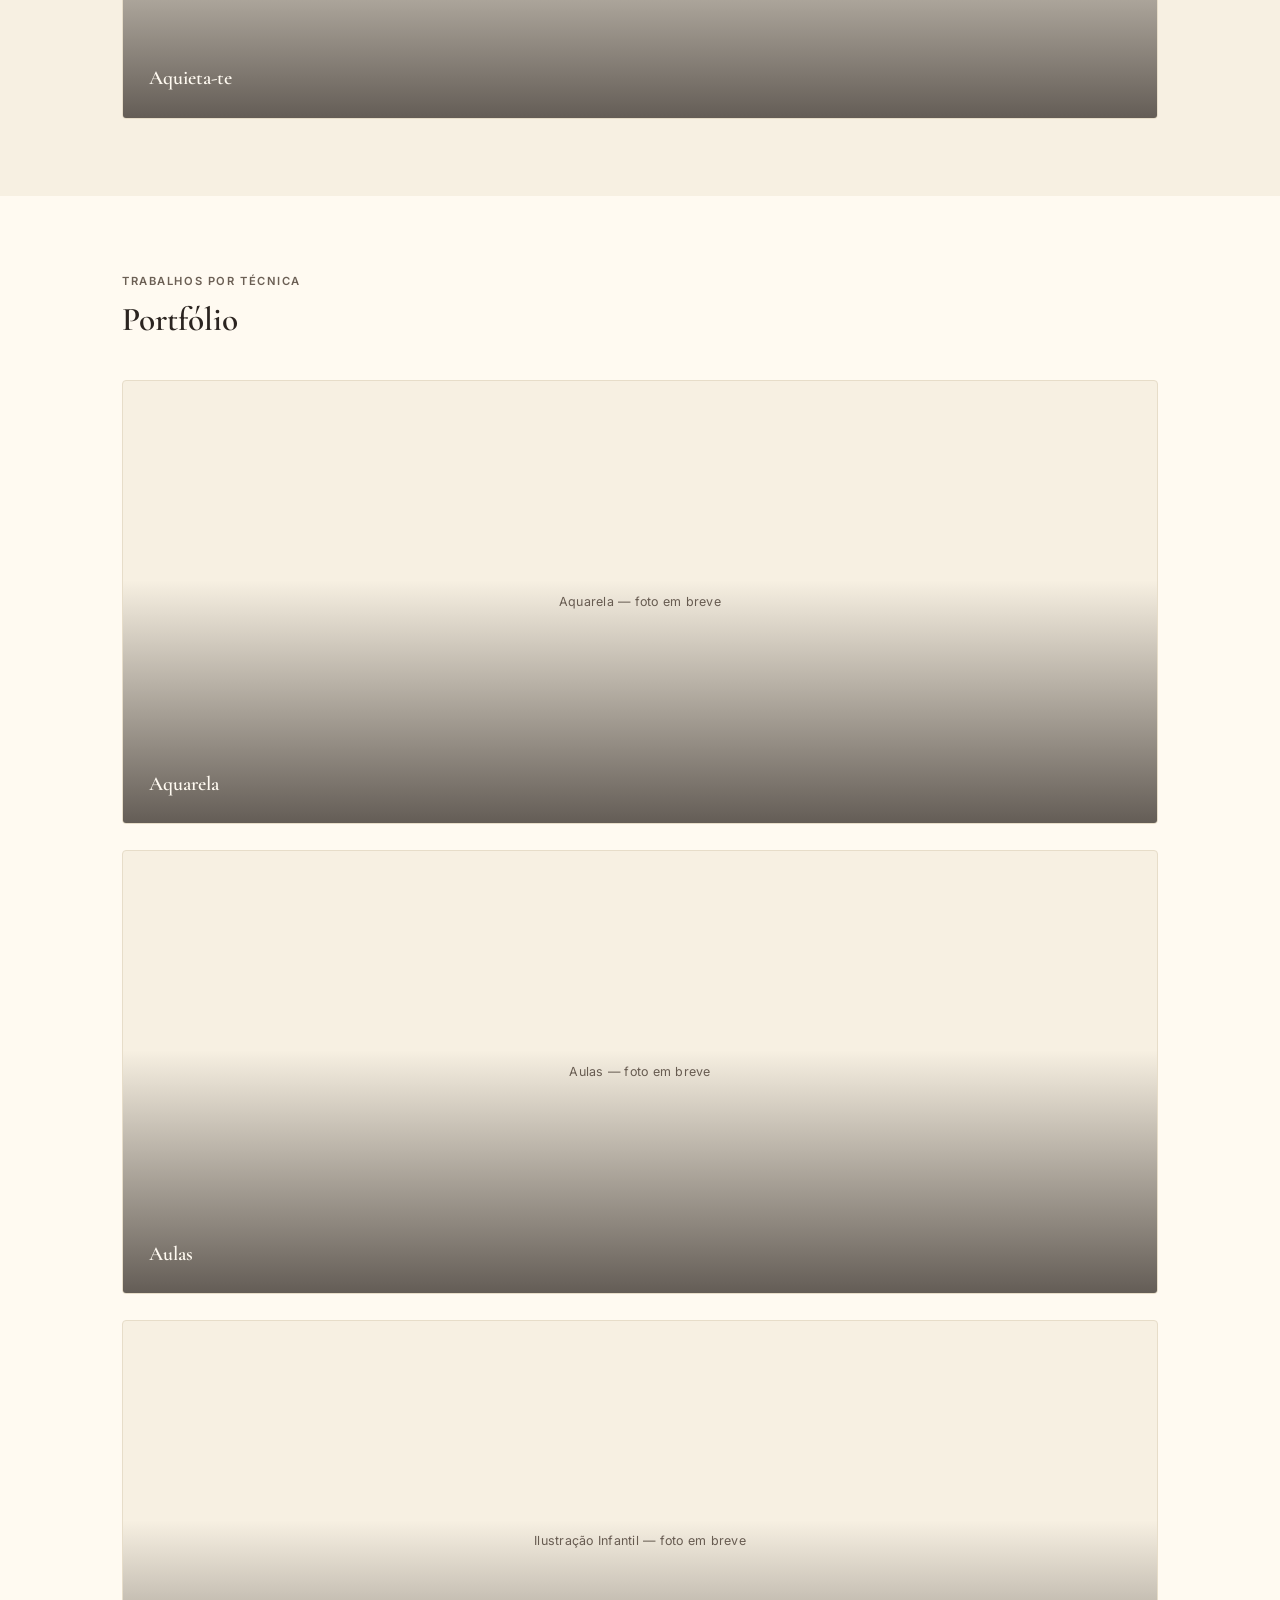
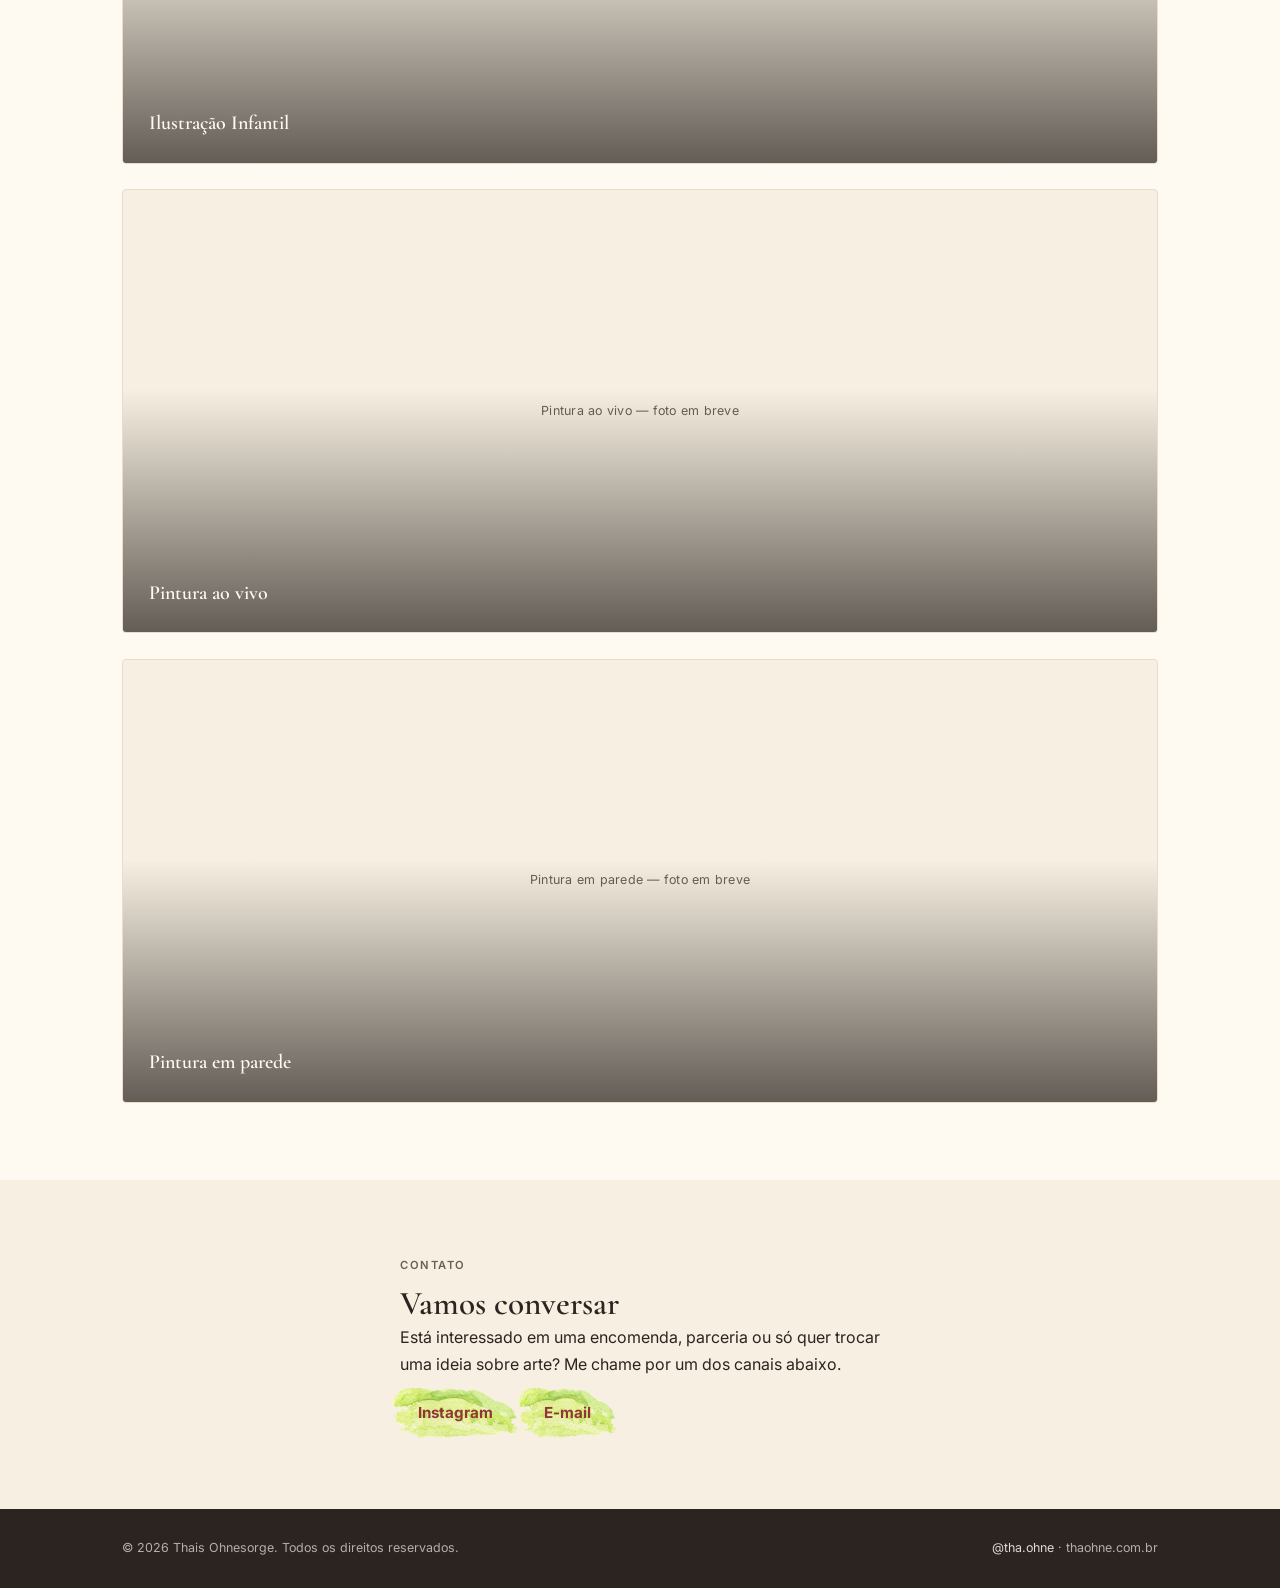
==== commit 8d388029: "Testes iniciais do site" ====
--- a/index.html
+++ b/index.html
@@ -3,141 +3,233 @@
 <head>
 <meta charset="UTF-8">
 <meta name="viewport" content="width=device-width, initial-scale=1.0">
-<title>Thais Ohnesorge ARTE</title>
-<meta name="description" content="O site de Thais Ohnesorge, ilustradora e aquarelista, está em construção. Em breve novidades.">
+<title>Thais Ohnesorge Arte</title>
+<meta name="description" content="Portfólio de Thais Ohnesorge, ilustradora e aquarelista: aquarela, ilustração infantil, pintura ao vivo, pintura em parede e aulas.">
+<link rel="icon" href="assets/img/favicon.png" type="image/png">
 <link rel="preconnect" href="https://fonts.googleapis.com">
 <link rel="preconnect" href="https://fonts.gstatic.com" crossorigin>
-<link href="https://fonts.googleapis.com/css2?family=Beau+Rivage&family=Cormorant+Garamond:ital,wght@0,500;0,700;1,500&family=Inter:wght@400;500;600&display=swap" rel="stylesheet">
-<style>
-  :root{
-    --paper:#fffaf1;
-    --sand:#f1ceb6;
-    --green:#b4d75d;
-    --wine:#923737;
-    --red:#d24737;
-    --ink:#2b2420;
-    --ink-soft:#6b5f54;
-  }
-  *{box-sizing:border-box;}
-  html,body{height:100%;}
-  body{
-    margin:0;
-    display:flex;
-    align-items:center;
-    justify-content:center;
-    min-height:100svh;
-    padding:2rem;
-    background:
-      radial-gradient(circle at 15% 20%, var(--sand) 0%, transparent 45%),
-      radial-gradient(circle at 85% 80%, var(--green) 0%, transparent 40%),
-      var(--paper);
-    font-family:'Inter', sans-serif;
-    color:var(--ink);
-    text-align:center;
-  }
-  .card{
-    max-width:600px;
-    width:100%;
-  }
-  .brand-mark{
-    display:flex;
-    align-items:center;
-    justify-content:center;
-    gap:4px;
-    margin:0 auto;
-  }
-  .brand-mark img{
-    width:200px;
-    width:clamp(150px, 30vw, 200px);
-    height:auto;
-    flex:0 0 auto;
-    margin-top:-6%;
-    filter:drop-shadow(0 6px 14px rgba(146,55,55,0.12));
-  }
-  .brand-mark .script-name{
-    font-family:'Beau Rivage', cursive;
-    color:var(--wine);
-    line-height:1;
-    white-space:nowrap;
-    flex:0 0 auto;
-    font-size:2.6rem;
-    font-size:clamp(1.9rem, 6vw, 2.6rem);
-  }
-  .brand-mark .name-left{
-    text-align:right;
-  }
-  .brand-mark .name-right{
-    text-align:left;
-  }
-  .status{
-    margin-top:1.8rem;
-    font-family:'Cormorant Garamond', serif;
-    font-style:italic;
-    font-weight:500;
-    font-size:1.35rem;
-    color:var(--ink-soft);
-    letter-spacing:0.01em;
-  }
-  .lede{
-    margin-top:0.6rem;
-    font-size:0.98rem;
-    color:var(--ink-soft);
-  }
-  .rule{
-    width:64px;
-    height:2px;
-    background:var(--green);
-    border:none;
-    margin:1.6rem auto;
-  }
-  .social{
-    font-size:0.85rem;
-    color:var(--ink-soft);
-  }
-  .social a{
-    color:var(--wine);
-    text-decoration:none;
-    border-bottom:1px solid var(--sand);
-  }
-  .social a:hover{
-    border-color:var(--wine);
-  }
-
-  @media (max-width: 480px){
-    .brand-mark{
-      flex-wrap:wrap;
-      row-gap:0.3rem;
-    }
-    .brand-mark img{
-      order:-1;
-      flex-basis:100%;
-      margin-top:0;
-      width:180px;
-    }
-    .brand-mark .script-name{
-      font-size:2rem;
-    }
-  }
-</style>
+<link href="https://fonts.googleapis.com/css2?family=Beau+Rivage&family=Cormorant+Garamond:ital,wght@0,500;0,700;1,500&family=Inter:wght@400;500;600;700&display=swap" rel="stylesheet">
+<link rel="stylesheet" href="css/style.css">
 </head>
 <body>
-  <div class="card">
-    <div class="brand-mark">
-      <span class="script-name name-left">Thais</span>
-      <img src="assets/img/hummingbird.png" alt="Beija-flor em aquarela, símbolo de Thais Ohnesorge Arte">
-      <span class="script-name name-right">Ohnesorge</span>
-    </div>
-
-    <p class="status">Site em construção</p>
-    <p class="lede">Em breve, novidades para você.</p>
-
-    <hr class="rule">
-
-    <p class="social">
-      <a href="https://instagram.com/tha.ohne" target="_blank" rel="noopener">@tha.ohne</a>
-      &nbsp;·&nbsp;
-      <a href="mailto:ohnesorgethai@gmail.com">ohnesorgethai@gmail.com</a>
-    </p>
-  </div>
+
+<!-- ===================== HEADER ===================== -->
+<header class="site-header">
+  <div class="wrap">
+    <div class="header-left">
+      <button class="menu-toggle" aria-label="Abrir menu" aria-expanded="false">
+        <span></span><span></span><span></span>
+      </button>
+      <a href="index.html" class="brand">
+        <img src="assets/img/hummingbird.png" alt="Beija-flor, símbolo de Thais Ohnesorge Arte">
+        <span class="brand-text">
+          <span class="brand-name">Thais Ohnesorge</span>
+          <span class="brand-tag">Arte</span>
+        </span>
+      </a>
+    </div>
+    <a href="index.html#contato" class="header-contact">Contato</a>
+  </div>
+</header>
+
+<!-- ===================== MENU LATERAL ===================== -->
+<div class="sidebar-overlay"></div>
+<aside class="sidebar" aria-hidden="true">
+  <div class="sidebar-top">
+    <span class="brand-tag" style="color:var(--wine); font-size:1.3rem;">Menu</span>
+    <button class="sidebar-close" aria-label="Fechar menu">&times;</button>
+  </div>
+  <nav class="sidebar-nav">
+    <ul>
+      <li><a href="index.html">Página inicial</a></li>
+      <li>
+        <button type="button" class="submenu-toggle" aria-expanded="false" aria-controls="submenu-colecoes">
+          Coleções
+          <span class="chevron" aria-hidden="true"></span>
+        </button>
+        <ul class="submenu" id="submenu-colecoes">
+            <li><a href="meu-valor.html">Meu valor</a></li>
+            <li><a href="colheita.html">Colheita</a></li>
+            <li><a href="aquieta-te.html">Aquieta-te</a></li>
+        </ul>
+      </li>
+        <li><a href="aquarela.html">Aquarela</a></li>
+        <li><a href="aulas.html">Aulas</a></li>
+        <li><a href="ilustracao-infantil.html">Ilustração Infantil</a></li>
+        <li><a href="pintura-ao-vivo.html">Pintura ao vivo</a></li>
+        <li><a href="pintura-em-parede.html">Pintura em parede</a></li>
+    </ul>
+  </nav>
+</aside>
+
+<!-- ===================== CARROSSEL ===================== -->
+<section class="carousel-section" style="padding:0;">
+  <div class="carousel">
+    <div class="carousel-track">
+
+      <div class="carousel-slide placeholder-slide" data-label="Imagem 1 — substitua pela foto real">
+        <span class="ph-label">Imagem 1 do carrossel — 1600 × 600 px</span>
+      </div>
+
+      <div class="carousel-slide placeholder-slide" data-label="Imagem 2 — substitua pela foto real">
+        <span class="ph-label">Imagem 2 do carrossel — 1600 × 600 px</span>
+      </div>
+
+      <div class="carousel-slide placeholder-slide" data-label="Imagem 3 — substitua pela foto real">
+        <span class="ph-label">Imagem 3 do carrossel — 1600 × 600 px</span>
+      </div>
+
+    </div>
+
+    <button class="carousel-arrow prev" aria-label="Slide anterior">
+      <svg viewBox="0 0 24 24" fill="none" stroke="currentColor" stroke-width="2"><path d="M15 5l-7 7 7 7"/></svg>
+    </button>
+    <button class="carousel-arrow next" aria-label="Próximo slide">
+      <svg viewBox="0 0 24 24" fill="none" stroke="currentColor" stroke-width="2"><path d="M9 5l7 7-7 7"/></svg>
+    </button>
+
+    <div class="carousel-controls">
+      <div class="carousel-dots">
+        <button class="carousel-dot active" aria-label="Ir para o slide 1"></button>
+        <button class="carousel-dot" aria-label="Ir para o slide 2"></button>
+        <button class="carousel-dot" aria-label="Ir para o slide 3"></button>
+      </div>
+      <button class="carousel-toggle" aria-label="Pausar carrossel">
+        <svg class="icon-pause" viewBox="0 0 24 24" fill="currentColor"><rect x="6" y="5" width="4" height="14"/><rect x="14" y="5" width="4" height="14"/></svg>
+        <svg class="icon-play" viewBox="0 0 24 24" fill="currentColor" style="display:none;"><path d="M8 5v14l11-7z"/></svg>
+      </button>
+    </div>
+  </div>
+</section>
+
+<!-- ===================== SOBRE ===================== -->
+<section id="sobre">
+  <div class="wrap">
+    <div class="section-head">
+      <p class="eyebrow">Sobre a artista</p>
+      <h2>Thais Ohnesorge</h2>
+    </div>
+
+    <div class="about-grid">
+      <div class="about-photo">
+        <img src="assets/img/artista.webp" alt="Thais Ohnesorge em seu ateliê">
+      </div>
+
+      <div class="about-text">
+        <h3>Um pouco da minha história</h3>
+        <p>Pinto aquarelas inspiradas nas pequenas transformações da natureza — cada estação um registro, cada obra um memorial para guardar. Substitua este parágrafo pela sua história real: como começou, sua formação, as técnicas que mais usa e o que te motiva a criar.</p>
+        <p>Pode citar exposições, cursos, prêmios ou projetos marcantes, se fizer sentido. Se preferir algo mais simples, um parágrafo curto também funciona muito bem.</p>
+      </div>
+
+      <div class="philosophy-block">
+        <blockquote>Acredito que a arte é uma conversa entre a mão e o meio.</blockquote>
+        <p>Meu processo é lento, deliberado, e frequentemente ditado pelo modo como a água se move sobre a fibra do papel. Cada série é um registro das estações: as cores mudam com o tempo, e o papel guarda a memória de cada camada de água.</p>
+      </div>
+    </div>
+  </div>
+</section>
+
+<!-- ===================== COLEÇÕES ===================== -->
+<section class="alt" id="colecoes">
+  <div class="wrap">
+    <div class="section-head">
+      <p class="eyebrow">Séries autorais</p>
+      <h2>Coleções</h2>
+    </div>
+
+    <div class="stack-list">
+
+      <a href="meu-valor.html" class="stack-card placeholder-card" data-label="Foto da coleção — substitua pela imagem">
+        <span class="ph-label">Meu valor — foto em breve</span>
+        <div class="stack-overlay"><span>Meu valor</span></div>
+      </a>
+
+
+      <a href="colheita.html" class="stack-card placeholder-card" data-label="Foto da coleção — substitua pela imagem">
+        <span class="ph-label">Colheita — foto em breve</span>
+        <div class="stack-overlay"><span>Colheita</span></div>
+      </a>
+
+
+      <a href="aquieta-te.html" class="stack-card placeholder-card" data-label="Foto da coleção — substitua pela imagem">
+        <span class="ph-label">Aquieta-te — foto em breve</span>
+        <div class="stack-overlay"><span>Aquieta-te</span></div>
+      </a>
+
+    </div>
+  </div>
+</section>
+
+<!-- ===================== PORTFÓLIO ===================== -->
+<section id="portfolio">
+  <div class="wrap">
+    <div class="section-head">
+      <p class="eyebrow">Trabalhos por técnica</p>
+      <h2>Portfólio</h2>
+    </div>
+
+    <div class="stack-list">
+
+      <a href="aquarela.html" class="stack-card placeholder-card" data-label="Foto da categoria — substitua pela imagem">
+        <span class="ph-label">Aquarela — foto em breve</span>
+        <div class="stack-overlay"><span>Aquarela</span></div>
+      </a>
+
+
+      <a href="aulas.html" class="stack-card placeholder-card" data-label="Foto da categoria — substitua pela imagem">
+        <span class="ph-label">Aulas — foto em breve</span>
+        <div class="stack-overlay"><span>Aulas</span></div>
+      </a>
+
+
+      <a href="ilustracao-infantil.html" class="stack-card placeholder-card" data-label="Foto da categoria — substitua pela imagem">
+        <span class="ph-label">Ilustração Infantil — foto em breve</span>
+        <div class="stack-overlay"><span>Ilustração Infantil</span></div>
+      </a>
+
+
+      <a href="pintura-ao-vivo.html" class="stack-card placeholder-card" data-label="Foto da categoria — substitua pela imagem">
+        <span class="ph-label">Pintura ao vivo — foto em breve</span>
+        <div class="stack-overlay"><span>Pintura ao vivo</span></div>
+      </a>
+
+
+      <a href="pintura-em-parede.html" class="stack-card placeholder-card" data-label="Foto da categoria — substitua pela imagem">
+        <span class="ph-label">Pintura em parede — foto em breve</span>
+        <div class="stack-overlay"><span>Pintura em parede</span></div>
+      </a>
+
+    </div>
+  </div>
+</section>
+
+<!-- ===================== CONTATO ===================== -->
+<section class="alt" id="contato">
+  <div class="wrap contact-grid">
+    <p class="eyebrow">Contato</p>
+    <h2>Vamos conversar</h2>
+    <p>Está interessado em uma encomenda, parceria ou só quer trocar uma ideia sobre arte? Me chame por um dos canais abaixo.</p>
+    <div class="contact-links">
+      <a href="https://instagram.com/tha.ohne" target="_blank" rel="noopener">Instagram</a>
+      <a href="mailto:ohnesorgethai@gmail.com">E-mail</a>
+    </div>
+  </div>
+</section>
+
+<!-- ===================== RODAPÉ ===================== -->
+<footer class="site-footer">
+  <div class="wrap">
+    <span>© 2026 Thais Ohnesorge. Todos os direitos reservados.</span>
+    <span><a href="https://instagram.com/tha.ohne" target="_blank" rel="noopener">@tha.ohne</a> · thaohne.com.br</span>
+  </div>
+</footer>
+
+<!-- ===================== LIGHTBOX ===================== -->
+<div class="lightbox" id="lightbox">
+  <button class="lightbox-close" aria-label="Fechar">&times;</button>
+  <div class="lightbox-inner"></div>
+</div>
+
+<script src="js/script.js"></script>
 </body>
 </html>
--- a/css/style.css
+++ b/css/style.css
@@ -0,0 +1,607 @@
+/* =========================================================
+   PORTFÓLIO DE ARTE — Thais Ohnesorge
+   v2 — cabeçalho + menu lateral, carrossel, layout multipágina
+   ========================================================= */
+
+:root{
+  --bg:#fffaf1;
+  --bg-alt:#f7f0e2;
+  --sand:#f1ceb6;
+  --green:#b4d75d;
+  --wine:#923737;
+  --red:#d24737;
+  --ink:#2b2420;
+  --ink-soft:#6b5f54;
+  --rule:#e7ddc9;
+
+  --serif:'Cormorant Garamond', serif;
+  --script:'Beau Rivage', cursive;
+  --sans:'Inter', sans-serif;
+
+  --container:1100px;
+  --radius:4px;
+  --ease: cubic-bezier(.4,0,.2,1);
+}
+
+*, *::before, *::after{ box-sizing:border-box; }
+html{ scroll-behavior:smooth; }
+body{
+  margin:0;
+  font-family:var(--sans);
+  color:var(--ink);
+  background:var(--bg);
+  line-height:1.65;
+  -webkit-font-smoothing:antialiased;
+}
+img{ max-width:100%; display:block; }
+a{ color:inherit; text-decoration:none; }
+
+.wrap{
+  max-width:var(--container);
+  margin:0 auto;
+  padding:0 clamp(1.25rem, 4vw, 2rem);
+}
+
+h1,h2,h3,h4{
+  font-family:var(--serif);
+  font-weight:700;
+  margin:0;
+  color:var(--ink);
+  line-height:1.2;
+}
+h2{ font-size:clamp(1.7rem, 2.6vw, 2.2rem); font-weight:600; }
+h3{ font-size:1.2rem; }
+p{ margin:0 0 1rem; }
+
+.eyebrow{
+  font-family:var(--sans);
+  text-transform:uppercase;
+  letter-spacing:0.14em;
+  font-size:0.7rem;
+  font-weight:600;
+  color:var(--ink-soft);
+  margin:0 0 0.6rem;
+}
+
+section{
+  padding:clamp(3.5rem, 6vw, 5.5rem) 0;
+  scroll-margin-top:4.5rem;
+}
+section.alt{ background:var(--bg-alt); }
+
+.section-head{ margin-bottom:2.5rem; }
+
+.btn{
+  display:inline-flex;
+  align-items:center;
+  gap:0.5rem;
+  padding:0.75rem 1.5rem;
+  border-radius:2px;
+  font-family:var(--sans);
+  font-weight:600;
+  font-size:0.82rem;
+  letter-spacing:0.03em;
+  border:1px solid transparent;
+  cursor:pointer;
+  transition:background .25s var(--ease), color .25s var(--ease), border-color .25s var(--ease);
+}
+.btn-primary{ background:var(--ink); color:var(--bg); }
+.btn-primary:hover{ background:var(--wine); }
+
+/* =========================================================
+   HEADER  (logo à esquerda + hamburguer / "Contato" à direita)
+   ========================================================= */
+.site-header{
+  position:fixed;
+  top:0; left:0; right:0;
+  z-index:200;
+  padding:1.2rem 0;
+  background:var(--bg);
+  border-bottom:1px solid transparent;
+  transition:padding .3s var(--ease), border-color .3s var(--ease), box-shadow .3s var(--ease);
+}
+.site-header.scrolled{
+  padding:0.8rem 0;
+  border-bottom-color:var(--rule);
+  box-shadow:0 4px 18px rgba(43,36,32,.05);
+}
+.site-header .wrap{
+  display:flex;
+  align-items:center;
+  justify-content:space-between;
+  gap:1.5rem;
+}
+.header-left{
+  display:flex;
+  align-items:center;
+  gap:1rem;
+}
+.menu-toggle{
+  display:flex;
+  flex-direction:column;
+  justify-content:center;
+  gap:5px;
+  width:34px; height:34px;
+  background:transparent;
+  border:none;
+  cursor:pointer;
+  padding:0;
+  flex-shrink:0;
+}
+.menu-toggle span{
+  display:block;
+  height:1.5px;
+  width:100%;
+  background:var(--ink);
+  transition:all .3s var(--ease);
+}
+.menu-toggle.open span:nth-child(1){ transform:translateY(6.5px) rotate(45deg); }
+.menu-toggle.open span:nth-child(2){ opacity:0; }
+.menu-toggle.open span:nth-child(3){ transform:translateY(-6.5px) rotate(-45deg); }
+
+.brand{ display:flex; align-items:center; gap:0.6rem; }
+.brand img{ width:34px; height:auto; }
+.brand-text{ display:flex; flex-direction:column; line-height:1.05; }
+.brand-name{ font-family:var(--serif); font-weight:700; font-size:1.05rem; color:var(--wine); }
+.brand-tag{ font-family:var(--script); font-size:0.95rem; color:var(--wine); opacity:0.85; margin-top:-2px; }
+
+.header-contact{
+  font-size:0.78rem;
+  font-weight:600;
+  letter-spacing:0.05em;
+  text-transform:uppercase;
+  color:var(--ink);
+  padding-bottom:2px;
+  border-bottom:1px solid var(--ink);
+  transition:opacity .25s;
+}
+.header-contact:hover{ opacity:0.6; }
+
+/* =========================================================
+   MENU LATERAL (off-canvas, expansível)
+   ========================================================= */
+.sidebar-overlay{
+  position:fixed; inset:0;
+  background:rgba(43,36,32,.45);
+  opacity:0;
+  visibility:hidden;
+  transition:opacity .35s var(--ease), visibility .35s;
+  z-index:250;
+}
+.sidebar-overlay.open{ opacity:1; visibility:visible; }
+
+.sidebar{
+  position:fixed;
+  top:0; left:0; bottom:0;
+  width:min(320px, 85vw);
+  background:var(--bg);
+  z-index:260;
+  transform:translateX(-100%);
+  transition:transform .4s var(--ease);
+  overflow-y:auto;
+  padding:1.6rem 1.6rem 3rem;
+  box-shadow:8px 0 30px rgba(43,36,32,.12);
+}
+.sidebar.open{ transform:translateX(0); }
+
+.sidebar-top{
+  display:flex;
+  align-items:center;
+  justify-content:space-between;
+  margin-bottom:2rem;
+}
+.sidebar-close{
+  background:transparent;
+  border:none;
+  font-size:1.6rem;
+  line-height:1;
+  color:var(--ink);
+  cursor:pointer;
+  padding:0.2rem;
+}
+
+.sidebar-nav ul{ list-style:none; margin:0; padding:0; }
+.sidebar-nav > ul > li{ border-bottom:1px solid var(--rule); }
+.sidebar-nav > ul > li:first-child{ border-top:1px solid var(--rule); }
+
+.sidebar-nav > ul > li > a,
+.sidebar-nav .submenu-toggle{
+  display:flex;
+  align-items:center;
+  justify-content:space-between;
+  gap:0.5rem;
+  padding:0.95rem 1.6rem;
+  margin:0 -1.6rem;
+  width:calc(100% + 3.2rem);
+  font-family:var(--sans);
+  font-size:0.88rem;
+  font-weight:600;
+  letter-spacing:0.02em;
+  color:var(--ink);
+  background:transparent;
+  border:none;
+  text-align:left;
+  cursor:pointer;
+  box-shadow:inset 4px 0 0 transparent;
+  transition:color .2s var(--ease), background-color .2s var(--ease), box-shadow .2s var(--ease);
+}
+.sidebar-nav > ul > li > a:hover,
+.sidebar-nav .submenu-toggle:hover{
+  color:var(--wine);
+  background-color:var(--bg-alt);
+  box-shadow:inset 4px 0 0 var(--sand);
+}
+.sidebar-nav > ul > li > a.active{
+  color:var(--wine);
+  background-color:var(--bg-alt);
+  box-shadow:inset 4px 0 0 var(--wine);
+  font-weight:700;
+}
+
+.submenu-toggle .chevron{
+  width:10px; height:10px;
+  border-right:1.5px solid currentColor;
+  border-bottom:1.5px solid currentColor;
+  transform:rotate(45deg);
+  transition:transform .3s var(--ease);
+  flex-shrink:0;
+}
+.submenu-toggle[aria-expanded="true"] .chevron{ transform:rotate(-135deg); }
+
+.submenu{
+  list-style:none;
+  margin:0;
+  padding:0 0 0 1rem;
+  max-height:0;
+  overflow:hidden;
+  transition:max-height .4s var(--ease);
+}
+.submenu.open{ max-height:220px; }
+.submenu li{ border-bottom:none !important; }
+.submenu a{
+  display:block;
+  font-weight:500;
+  font-size:0.84rem;
+  padding:0.65rem 0.9rem;
+  margin:0 -0.9rem;
+  color:var(--ink-soft);
+  box-shadow:inset 3px 0 0 transparent;
+  transition:color .2s var(--ease), background-color .2s var(--ease), box-shadow .2s var(--ease);
+}
+.submenu a:hover{
+  color:var(--wine);
+  background-color:var(--bg-alt);
+  box-shadow:inset 3px 0 0 var(--sand);
+}
+.submenu a.active{
+  color:var(--wine);
+  background-color:var(--bg-alt);
+  box-shadow:inset 3px 0 0 var(--wine);
+  font-weight:700;
+}
+
+/* =========================================================
+   CARROSSEL
+   ========================================================= */
+.carousel{
+  position:relative;
+  margin-top:4.6rem;
+  width:100%;
+  aspect-ratio:8/3;
+  overflow:hidden;
+  background:var(--ink);
+}
+.carousel-track{
+  display:flex;
+  height:100%;
+  transition:transform .7s var(--ease);
+}
+.carousel-slide{
+  position:relative;
+  min-width:100%;
+  height:100%;
+}
+.carousel-slide img{
+  width:100%; height:100%;
+  object-fit:cover;
+}
+.carousel-slide.placeholder-slide{
+  display:flex;
+  align-items:center;
+  justify-content:center;
+  background:linear-gradient(150deg, var(--sand), var(--bg-alt));
+  color:var(--ink-soft);
+  font-size:0.85rem;
+  letter-spacing:0.04em;
+  text-transform:uppercase;
+}
+
+.carousel-controls{
+  position:absolute;
+  bottom:1.2rem;
+  left:50%;
+  transform:translateX(-50%);
+  display:flex;
+  align-items:center;
+  gap:0.9rem;
+  z-index:2;
+}
+.carousel-dots{
+  display:flex;
+  gap:0.5rem;
+}
+.carousel-dot{
+  width:7px; height:7px;
+  border-radius:50%;
+  background:rgba(255,250,241,.5);
+  border:none;
+  padding:0;
+  cursor:pointer;
+  transition:background .25s;
+}
+.carousel-dot.active{ background:var(--bg); }
+
+.carousel-toggle{
+  display:flex;
+  align-items:center;
+  justify-content:center;
+  width:30px; height:30px;
+  border-radius:50%;
+  border:1px solid rgba(255,250,241,.6);
+  background:rgba(43,36,32,.35);
+  color:var(--bg);
+  cursor:pointer;
+  transition:background .25s;
+}
+.carousel-toggle:hover{ background:rgba(43,36,32,.6); }
+.carousel-toggle svg{ width:12px; height:12px; }
+
+.carousel-arrow{
+  position:absolute;
+  top:50%;
+  transform:translateY(-50%);
+  width:36px; height:36px;
+  border-radius:50%;
+  border:none;
+  background:rgba(43,36,32,.35);
+  color:var(--bg);
+  display:flex;
+  align-items:center;
+  justify-content:center;
+  cursor:pointer;
+  z-index:2;
+  transition:background .25s;
+}
+.carousel-arrow:hover{ background:rgba(43,36,32,.6); }
+.carousel-arrow.prev{ left:1rem; }
+.carousel-arrow.next{ right:1rem; }
+.carousel-arrow svg{ width:16px; height:16px; }
+
+/* =========================================================
+   SOBRE — 65% foto / 35% texto, foto quadrada, texto justificado
+   ========================================================= */
+.about-grid{
+  display:grid;
+  grid-template-columns:65% 35%;
+  gap:2.5rem;
+  align-items:start;
+}
+.about-photo{
+  aspect-ratio:1/1;
+  overflow:hidden;
+  border-radius:var(--radius);
+}
+.about-photo img{ width:100%; height:100%; object-fit:cover; }
+.about-text p{ color:var(--ink-soft); text-align:justify; }
+
+.philosophy-block{
+  margin-top:3rem;
+  grid-column:1 / -1;
+  max-width:42rem;
+  border-top:1px solid var(--rule);
+  padding-top:2.5rem;
+}
+.philosophy-block blockquote{
+  font-family:var(--serif);
+  font-style:italic;
+  font-weight:600;
+  font-size:clamp(1.25rem, 2.2vw, 1.5rem);
+  color:var(--wine);
+  margin:0 0 0.9rem;
+}
+.philosophy-block p{ color:var(--ink-soft); margin-bottom:0; text-align:justify; }
+
+@media (max-width:820px){
+  .about-grid{ grid-template-columns:1fr; }
+}
+
+/* =========================================================
+   LISTAS DE COLUNA ÚNICA (Coleções e Portfólio)
+   ========================================================= */
+.stack-list{
+  display:flex;
+  flex-direction:column;
+  gap:1.6rem;
+}
+.stack-card{
+  position:relative;
+  display:block;
+  aspect-ratio:21/9;
+  border-radius:var(--radius);
+  overflow:hidden;
+  background:var(--bg-alt);
+}
+.stack-card img{
+  width:100%; height:100%;
+  object-fit:cover;
+  transition:transform .6s var(--ease);
+}
+.stack-card:hover img{ transform:scale(1.035); }
+.stack-card.placeholder-card{
+  display:flex;
+  align-items:center;
+  justify-content:center;
+  border:1px solid var(--rule);
+}
+.stack-card .ph-label{
+  font-size:0.78rem;
+  color:var(--ink-soft);
+  letter-spacing:0.02em;
+}
+.stack-overlay{
+  position:absolute;
+  inset:0;
+  display:flex;
+  align-items:flex-end;
+  padding:1.4rem 1.6rem;
+  background:linear-gradient(180deg, rgba(43,36,32,0) 45%, rgba(43,36,32,.72) 100%);
+}
+.stack-overlay span{
+  font-family:var(--serif);
+  font-weight:600;
+  font-size:1.25rem;
+  color:var(--bg);
+}
+
+@media (max-width:600px){
+  .stack-card{ aspect-ratio:4/3; }
+}
+
+/* =========================================================
+   GALERIA (páginas de coleção / categoria)
+   ========================================================= */
+.gallery{
+  display:grid;
+  grid-template-columns:repeat(3, 1fr);
+  gap:1.75rem 1.25rem;
+}
+.gallery figure{ margin:0; }
+.gallery figure img,
+.gallery figure .placeholder{
+  width:100%;
+  aspect-ratio:var(--ratio, 4/5);
+  object-fit:cover;
+  cursor:pointer;
+  border-radius:var(--radius);
+  transition:transform .45s cubic-bezier(.2,.7,.2,1), box-shadow .3s ease;
+}
+.gallery figure:hover img,
+.gallery figure:hover .placeholder{
+  transform:scale(1.035);
+  box-shadow:0 20px 34px -18px rgba(54,38,33,.4);
+}
+.placeholder{
+  background:var(--bg-alt);
+  border:1px solid var(--rule);
+  display:flex;
+  align-items:center;
+  justify-content:center;
+}
+.ph-label{ font-size:0.72rem; color:var(--ink-soft); }
+.gallery figcaption{
+  display:flex;
+  justify-content:space-between;
+  align-items:baseline;
+  gap:0.5rem;
+  margin-top:0.7rem;
+}
+.gallery .title{ font-family:var(--serif); font-weight:600; color:var(--ink); font-size:0.95rem; }
+.gallery .meta{ font-size:0.74rem; color:var(--ink-soft); white-space:nowrap; }
+
+@media (max-width:820px){ .gallery{ grid-template-columns:repeat(2, 1fr); } }
+@media (max-width:520px){ .gallery{ grid-template-columns:1fr; } }
+
+.page-hero{
+  padding-top:8rem;
+  padding-bottom:2.5rem;
+}
+.page-hero .eyebrow{ color:var(--wine); }
+
+/* =========================================================
+   CONTATO (sem formulário)
+   ========================================================= */
+.contact-grid{
+  max-width:34rem;
+}
+.contact-links{
+  position:relative;
+  isolation:isolate;
+  display:flex;
+  flex-wrap:wrap;
+  gap:0.5rem 1rem;
+  margin-top:1rem;
+}
+.contact-links a{
+  position:relative;
+  z-index:0;
+  display:inline-flex;
+  align-items:center;
+  padding:0.45rem 1.1rem;
+  color:var(--wine);
+  font-size:.95rem;
+  font-weight:700;
+  transition:transform .2s ease;
+}
+.contact-links a::before{
+  content:"";
+  position:absolute;
+  inset:-0.35rem -0.5rem;
+  background:url('../assets/img/watercolor-swash.png') no-repeat center / 100% 100%;
+  z-index:-1;
+  pointer-events:none;
+}
+.contact-links a:hover{ transform:translateY(-2px); }
+
+/* =========================================================
+   FOOTER
+   ========================================================= */
+.site-footer{
+  background:var(--ink);
+  color:rgba(255,250,241,.65);
+  padding:1.8rem 0;
+}
+.site-footer .wrap{
+  display:flex;
+  justify-content:space-between;
+  align-items:center;
+  flex-wrap:wrap;
+  gap:0.6rem;
+  font-size:0.78rem;
+}
+.site-footer a{ color:rgba(255,250,241,.85); }
+.site-footer a:hover{ color:var(--sand); }
+
+/* =========================================================
+   LIGHTBOX
+   ========================================================= */
+.lightbox{
+  position:fixed; inset:0;
+  background:rgba(20,16,14,.92);
+  display:none;
+  align-items:center;
+  justify-content:center;
+  z-index:1000;
+  padding:2rem;
+}
+.lightbox.open{ display:flex; }
+.lightbox-inner{ max-width:min(800px, 88vw); max-height:85vh; text-align:center; }
+.lightbox-inner img{ max-width:100%; max-height:75vh; border-radius:2px; }
+.lightbox-inner p{ color:var(--bg); margin-top:1rem; margin-bottom:0; }
+.lightbox-close{
+  position:absolute;
+  top:1.3rem; right:1.5rem;
+  background:transparent;
+  border:none;
+  color:var(--bg);
+  font-size:2rem;
+  line-height:1;
+  cursor:pointer;
+}
+
+/* =========================================================
+   SCROLL REVEAL
+   ========================================================= */
+.reveal{ opacity:0; transform:translateY(14px); transition:opacity .6s var(--ease), transform .6s var(--ease); }
+.reveal.in-view{ opacity:1; transform:translateY(0); }
+
+::selection{ background:var(--green); color:var(--ink); }
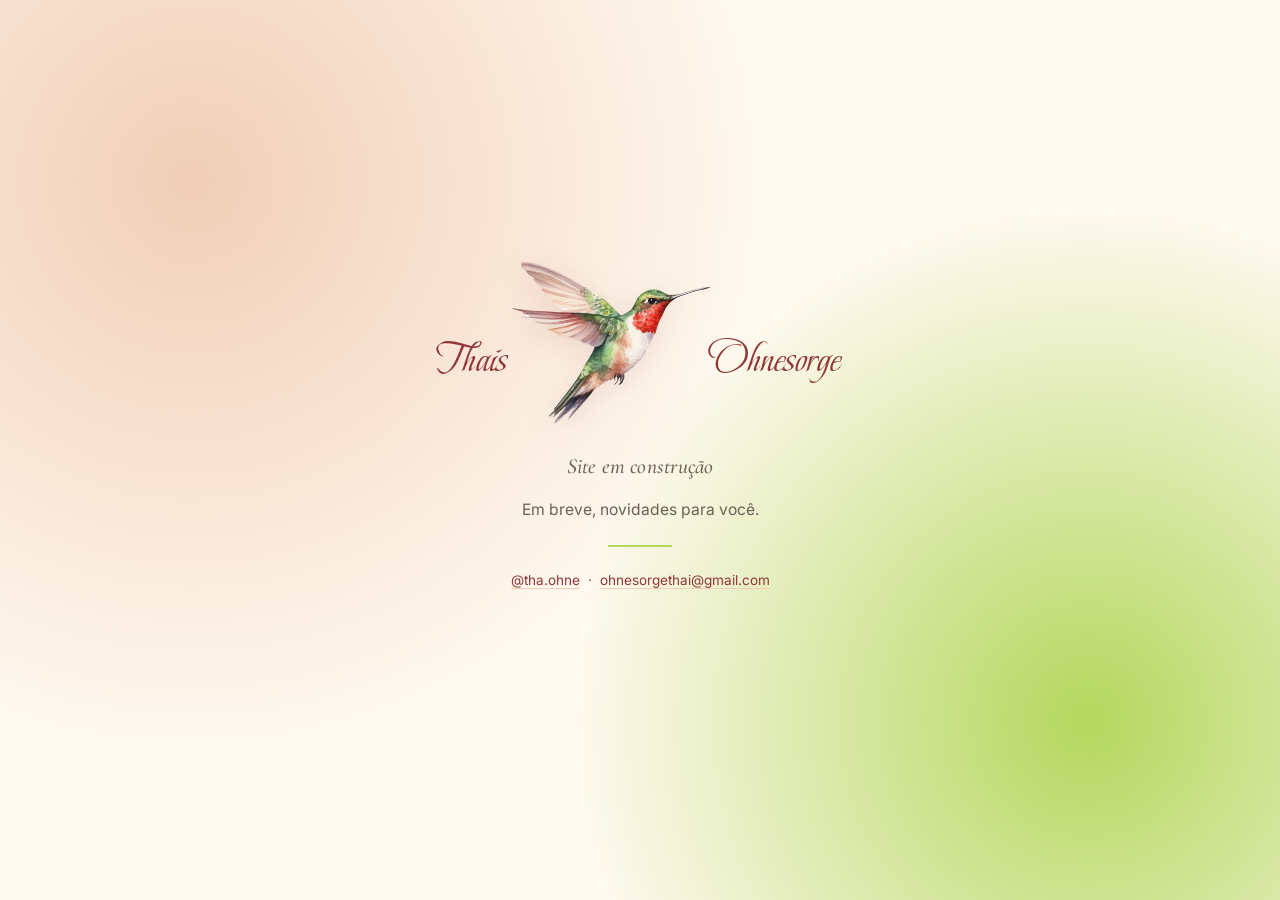
==== commit a5466aac: "Revert "Testes iniciais do site" This reverts commit 8d3880291893bd88d02090332a6cfb601f9c6afc." ====
--- a/index.html
+++ b/index.html
@@ -3,233 +3,141 @@
 <head>
 <meta charset="UTF-8">
 <meta name="viewport" content="width=device-width, initial-scale=1.0">
-<title>Thais Ohnesorge Arte</title>
-<meta name="description" content="Portfólio de Thais Ohnesorge, ilustradora e aquarelista: aquarela, ilustração infantil, pintura ao vivo, pintura em parede e aulas.">
-<link rel="icon" href="assets/img/favicon.png" type="image/png">
+<title>Thais Ohnesorge ARTE</title>
+<meta name="description" content="O site de Thais Ohnesorge, ilustradora e aquarelista, está em construção. Em breve novidades.">
 <link rel="preconnect" href="https://fonts.googleapis.com">
 <link rel="preconnect" href="https://fonts.gstatic.com" crossorigin>
-<link href="https://fonts.googleapis.com/css2?family=Beau+Rivage&family=Cormorant+Garamond:ital,wght@0,500;0,700;1,500&family=Inter:wght@400;500;600;700&display=swap" rel="stylesheet">
-<link rel="stylesheet" href="css/style.css">
+<link href="https://fonts.googleapis.com/css2?family=Beau+Rivage&family=Cormorant+Garamond:ital,wght@0,500;0,700;1,500&family=Inter:wght@400;500;600&display=swap" rel="stylesheet">
+<style>
+  :root{
+    --paper:#fffaf1;
+    --sand:#f1ceb6;
+    --green:#b4d75d;
+    --wine:#923737;
+    --red:#d24737;
+    --ink:#2b2420;
+    --ink-soft:#6b5f54;
+  }
+  *{box-sizing:border-box;}
+  html,body{height:100%;}
+  body{
+    margin:0;
+    display:flex;
+    align-items:center;
+    justify-content:center;
+    min-height:100svh;
+    padding:2rem;
+    background:
+      radial-gradient(circle at 15% 20%, var(--sand) 0%, transparent 45%),
+      radial-gradient(circle at 85% 80%, var(--green) 0%, transparent 40%),
+      var(--paper);
+    font-family:'Inter', sans-serif;
+    color:var(--ink);
+    text-align:center;
+  }
+  .card{
+    max-width:600px;
+    width:100%;
+  }
+  .brand-mark{
+    display:flex;
+    align-items:center;
+    justify-content:center;
+    gap:4px;
+    margin:0 auto;
+  }
+  .brand-mark img{
+    width:200px;
+    width:clamp(150px, 30vw, 200px);
+    height:auto;
+    flex:0 0 auto;
+    margin-top:-6%;
+    filter:drop-shadow(0 6px 14px rgba(146,55,55,0.12));
+  }
+  .brand-mark .script-name{
+    font-family:'Beau Rivage', cursive;
+    color:var(--wine);
+    line-height:1;
+    white-space:nowrap;
+    flex:0 0 auto;
+    font-size:2.6rem;
+    font-size:clamp(1.9rem, 6vw, 2.6rem);
+  }
+  .brand-mark .name-left{
+    text-align:right;
+  }
+  .brand-mark .name-right{
+    text-align:left;
+  }
+  .status{
+    margin-top:1.8rem;
+    font-family:'Cormorant Garamond', serif;
+    font-style:italic;
+    font-weight:500;
+    font-size:1.35rem;
+    color:var(--ink-soft);
+    letter-spacing:0.01em;
+  }
+  .lede{
+    margin-top:0.6rem;
+    font-size:0.98rem;
+    color:var(--ink-soft);
+  }
+  .rule{
+    width:64px;
+    height:2px;
+    background:var(--green);
+    border:none;
+    margin:1.6rem auto;
+  }
+  .social{
+    font-size:0.85rem;
+    color:var(--ink-soft);
+  }
+  .social a{
+    color:var(--wine);
+    text-decoration:none;
+    border-bottom:1px solid var(--sand);
+  }
+  .social a:hover{
+    border-color:var(--wine);
+  }
+
+  @media (max-width: 480px){
+    .brand-mark{
+      flex-wrap:wrap;
+      row-gap:0.3rem;
+    }
+    .brand-mark img{
+      order:-1;
+      flex-basis:100%;
+      margin-top:0;
+      width:180px;
+    }
+    .brand-mark .script-name{
+      font-size:2rem;
+    }
+  }
+</style>
 </head>
 <body>
-
-<!-- ===================== HEADER ===================== -->
-<header class="site-header">
-  <div class="wrap">
-    <div class="header-left">
-      <button class="menu-toggle" aria-label="Abrir menu" aria-expanded="false">
-        <span></span><span></span><span></span>
-      </button>
-      <a href="index.html" class="brand">
-        <img src="assets/img/hummingbird.png" alt="Beija-flor, símbolo de Thais Ohnesorge Arte">
-        <span class="brand-text">
-          <span class="brand-name">Thais Ohnesorge</span>
-          <span class="brand-tag">Arte</span>
-        </span>
-      </a>
-    </div>
-    <a href="index.html#contato" class="header-contact">Contato</a>
-  </div>
-</header>
-
-<!-- ===================== MENU LATERAL ===================== -->
-<div class="sidebar-overlay"></div>
-<aside class="sidebar" aria-hidden="true">
-  <div class="sidebar-top">
-    <span class="brand-tag" style="color:var(--wine); font-size:1.3rem;">Menu</span>
-    <button class="sidebar-close" aria-label="Fechar menu">&times;</button>
-  </div>
-  <nav class="sidebar-nav">
-    <ul>
-      <li><a href="index.html">Página inicial</a></li>
-      <li>
-        <button type="button" class="submenu-toggle" aria-expanded="false" aria-controls="submenu-colecoes">
-          Coleções
-          <span class="chevron" aria-hidden="true"></span>
-        </button>
-        <ul class="submenu" id="submenu-colecoes">
-            <li><a href="meu-valor.html">Meu valor</a></li>
-            <li><a href="colheita.html">Colheita</a></li>
-            <li><a href="aquieta-te.html">Aquieta-te</a></li>
-        </ul>
-      </li>
-        <li><a href="aquarela.html">Aquarela</a></li>
-        <li><a href="aulas.html">Aulas</a></li>
-        <li><a href="ilustracao-infantil.html">Ilustração Infantil</a></li>
-        <li><a href="pintura-ao-vivo.html">Pintura ao vivo</a></li>
-        <li><a href="pintura-em-parede.html">Pintura em parede</a></li>
-    </ul>
-  </nav>
-</aside>
-
-<!-- ===================== CARROSSEL ===================== -->
-<section class="carousel-section" style="padding:0;">
-  <div class="carousel">
-    <div class="carousel-track">
-
-      <div class="carousel-slide placeholder-slide" data-label="Imagem 1 — substitua pela foto real">
-        <span class="ph-label">Imagem 1 do carrossel — 1600 × 600 px</span>
-      </div>
-
-      <div class="carousel-slide placeholder-slide" data-label="Imagem 2 — substitua pela foto real">
-        <span class="ph-label">Imagem 2 do carrossel — 1600 × 600 px</span>
-      </div>
-
-      <div class="carousel-slide placeholder-slide" data-label="Imagem 3 — substitua pela foto real">
-        <span class="ph-label">Imagem 3 do carrossel — 1600 × 600 px</span>
-      </div>
-
+  <div class="card">
+    <div class="brand-mark">
+      <span class="script-name name-left">Thais</span>
+      <img src="assets/img/hummingbird.png" alt="Beija-flor em aquarela, símbolo de Thais Ohnesorge Arte">
+      <span class="script-name name-right">Ohnesorge</span>
     </div>
 
-    <button class="carousel-arrow prev" aria-label="Slide anterior">
-      <svg viewBox="0 0 24 24" fill="none" stroke="currentColor" stroke-width="2"><path d="M15 5l-7 7 7 7"/></svg>
-    </button>
-    <button class="carousel-arrow next" aria-label="Próximo slide">
-      <svg viewBox="0 0 24 24" fill="none" stroke="currentColor" stroke-width="2"><path d="M9 5l7 7-7 7"/></svg>
-    </button>
+    <p class="status">Site em construção</p>
+    <p class="lede">Em breve, novidades para você.</p>
 
-    <div class="carousel-controls">
-      <div class="carousel-dots">
-        <button class="carousel-dot active" aria-label="Ir para o slide 1"></button>
-        <button class="carousel-dot" aria-label="Ir para o slide 2"></button>
-        <button class="carousel-dot" aria-label="Ir para o slide 3"></button>
-      </div>
-      <button class="carousel-toggle" aria-label="Pausar carrossel">
-        <svg class="icon-pause" viewBox="0 0 24 24" fill="currentColor"><rect x="6" y="5" width="4" height="14"/><rect x="14" y="5" width="4" height="14"/></svg>
-        <svg class="icon-play" viewBox="0 0 24 24" fill="currentColor" style="display:none;"><path d="M8 5v14l11-7z"/></svg>
-      </button>
-    </div>
+    <hr class="rule">
+
+    <p class="social">
+      <a href="https://instagram.com/tha.ohne" target="_blank" rel="noopener">@tha.ohne</a>
+      &nbsp;·&nbsp;
+      <a href="mailto:ohnesorgethai@gmail.com">ohnesorgethai@gmail.com</a>
+    </p>
   </div>
-</section>
-
-<!-- ===================== SOBRE ===================== -->
-<section id="sobre">
-  <div class="wrap">
-    <div class="section-head">
-      <p class="eyebrow">Sobre a artista</p>
-      <h2>Thais Ohnesorge</h2>
-    </div>
-
-    <div class="about-grid">
-      <div class="about-photo">
-        <img src="assets/img/artista.webp" alt="Thais Ohnesorge em seu ateliê">
-      </div>
-
-      <div class="about-text">
-        <h3>Um pouco da minha história</h3>
-        <p>Pinto aquarelas inspiradas nas pequenas transformações da natureza — cada estação um registro, cada obra um memorial para guardar. Substitua este parágrafo pela sua história real: como começou, sua formação, as técnicas que mais usa e o que te motiva a criar.</p>
-        <p>Pode citar exposições, cursos, prêmios ou projetos marcantes, se fizer sentido. Se preferir algo mais simples, um parágrafo curto também funciona muito bem.</p>
-      </div>
-
-      <div class="philosophy-block">
-        <blockquote>Acredito que a arte é uma conversa entre a mão e o meio.</blockquote>
-        <p>Meu processo é lento, deliberado, e frequentemente ditado pelo modo como a água se move sobre a fibra do papel. Cada série é um registro das estações: as cores mudam com o tempo, e o papel guarda a memória de cada camada de água.</p>
-      </div>
-    </div>
-  </div>
-</section>
-
-<!-- ===================== COLEÇÕES ===================== -->
-<section class="alt" id="colecoes">
-  <div class="wrap">
-    <div class="section-head">
-      <p class="eyebrow">Séries autorais</p>
-      <h2>Coleções</h2>
-    </div>
-
-    <div class="stack-list">
-
-      <a href="meu-valor.html" class="stack-card placeholder-card" data-label="Foto da coleção — substitua pela imagem">
-        <span class="ph-label">Meu valor — foto em breve</span>
-        <div class="stack-overlay"><span>Meu valor</span></div>
-      </a>
-
-
-      <a href="colheita.html" class="stack-card placeholder-card" data-label="Foto da coleção — substitua pela imagem">
-        <span class="ph-label">Colheita — foto em breve</span>
-        <div class="stack-overlay"><span>Colheita</span></div>
-      </a>
-
-
-      <a href="aquieta-te.html" class="stack-card placeholder-card" data-label="Foto da coleção — substitua pela imagem">
-        <span class="ph-label">Aquieta-te — foto em breve</span>
-        <div class="stack-overlay"><span>Aquieta-te</span></div>
-      </a>
-
-    </div>
-  </div>
-</section>
-
-<!-- ===================== PORTFÓLIO ===================== -->
-<section id="portfolio">
-  <div class="wrap">
-    <div class="section-head">
-      <p class="eyebrow">Trabalhos por técnica</p>
-      <h2>Portfólio</h2>
-    </div>
-
-    <div class="stack-list">
-
-      <a href="aquarela.html" class="stack-card placeholder-card" data-label="Foto da categoria — substitua pela imagem">
-        <span class="ph-label">Aquarela — foto em breve</span>
-        <div class="stack-overlay"><span>Aquarela</span></div>
-      </a>
-
-
-      <a href="aulas.html" class="stack-card placeholder-card" data-label="Foto da categoria — substitua pela imagem">
-        <span class="ph-label">Aulas — foto em breve</span>
-        <div class="stack-overlay"><span>Aulas</span></div>
-      </a>
-
-
-      <a href="ilustracao-infantil.html" class="stack-card placeholder-card" data-label="Foto da categoria — substitua pela imagem">
-        <span class="ph-label">Ilustração Infantil — foto em breve</span>
-        <div class="stack-overlay"><span>Ilustração Infantil</span></div>
-      </a>
-
-
-      <a href="pintura-ao-vivo.html" class="stack-card placeholder-card" data-label="Foto da categoria — substitua pela imagem">
-        <span class="ph-label">Pintura ao vivo — foto em breve</span>
-        <div class="stack-overlay"><span>Pintura ao vivo</span></div>
-      </a>
-
-
-      <a href="pintura-em-parede.html" class="stack-card placeholder-card" data-label="Foto da categoria — substitua pela imagem">
-        <span class="ph-label">Pintura em parede — foto em breve</span>
-        <div class="stack-overlay"><span>Pintura em parede</span></div>
-      </a>
-
-    </div>
-  </div>
-</section>
-
-<!-- ===================== CONTATO ===================== -->
-<section class="alt" id="contato">
-  <div class="wrap contact-grid">
-    <p class="eyebrow">Contato</p>
-    <h2>Vamos conversar</h2>
-    <p>Está interessado em uma encomenda, parceria ou só quer trocar uma ideia sobre arte? Me chame por um dos canais abaixo.</p>
-    <div class="contact-links">
-      <a href="https://instagram.com/tha.ohne" target="_blank" rel="noopener">Instagram</a>
-      <a href="mailto:ohnesorgethai@gmail.com">E-mail</a>
-    </div>
-  </div>
-</section>
-
-<!-- ===================== RODAPÉ ===================== -->
-<footer class="site-footer">
-  <div class="wrap">
-    <span>© 2026 Thais Ohnesorge. Todos os direitos reservados.</span>
-    <span><a href="https://instagram.com/tha.ohne" target="_blank" rel="noopener">@tha.ohne</a> · thaohne.com.br</span>
-  </div>
-</footer>
-
-<!-- ===================== LIGHTBOX ===================== -->
-<div class="lightbox" id="lightbox">
-  <button class="lightbox-close" aria-label="Fechar">&times;</button>
-  <div class="lightbox-inner"></div>
-</div>
-
-<script src="js/script.js"></script>
 </body>
 </html>
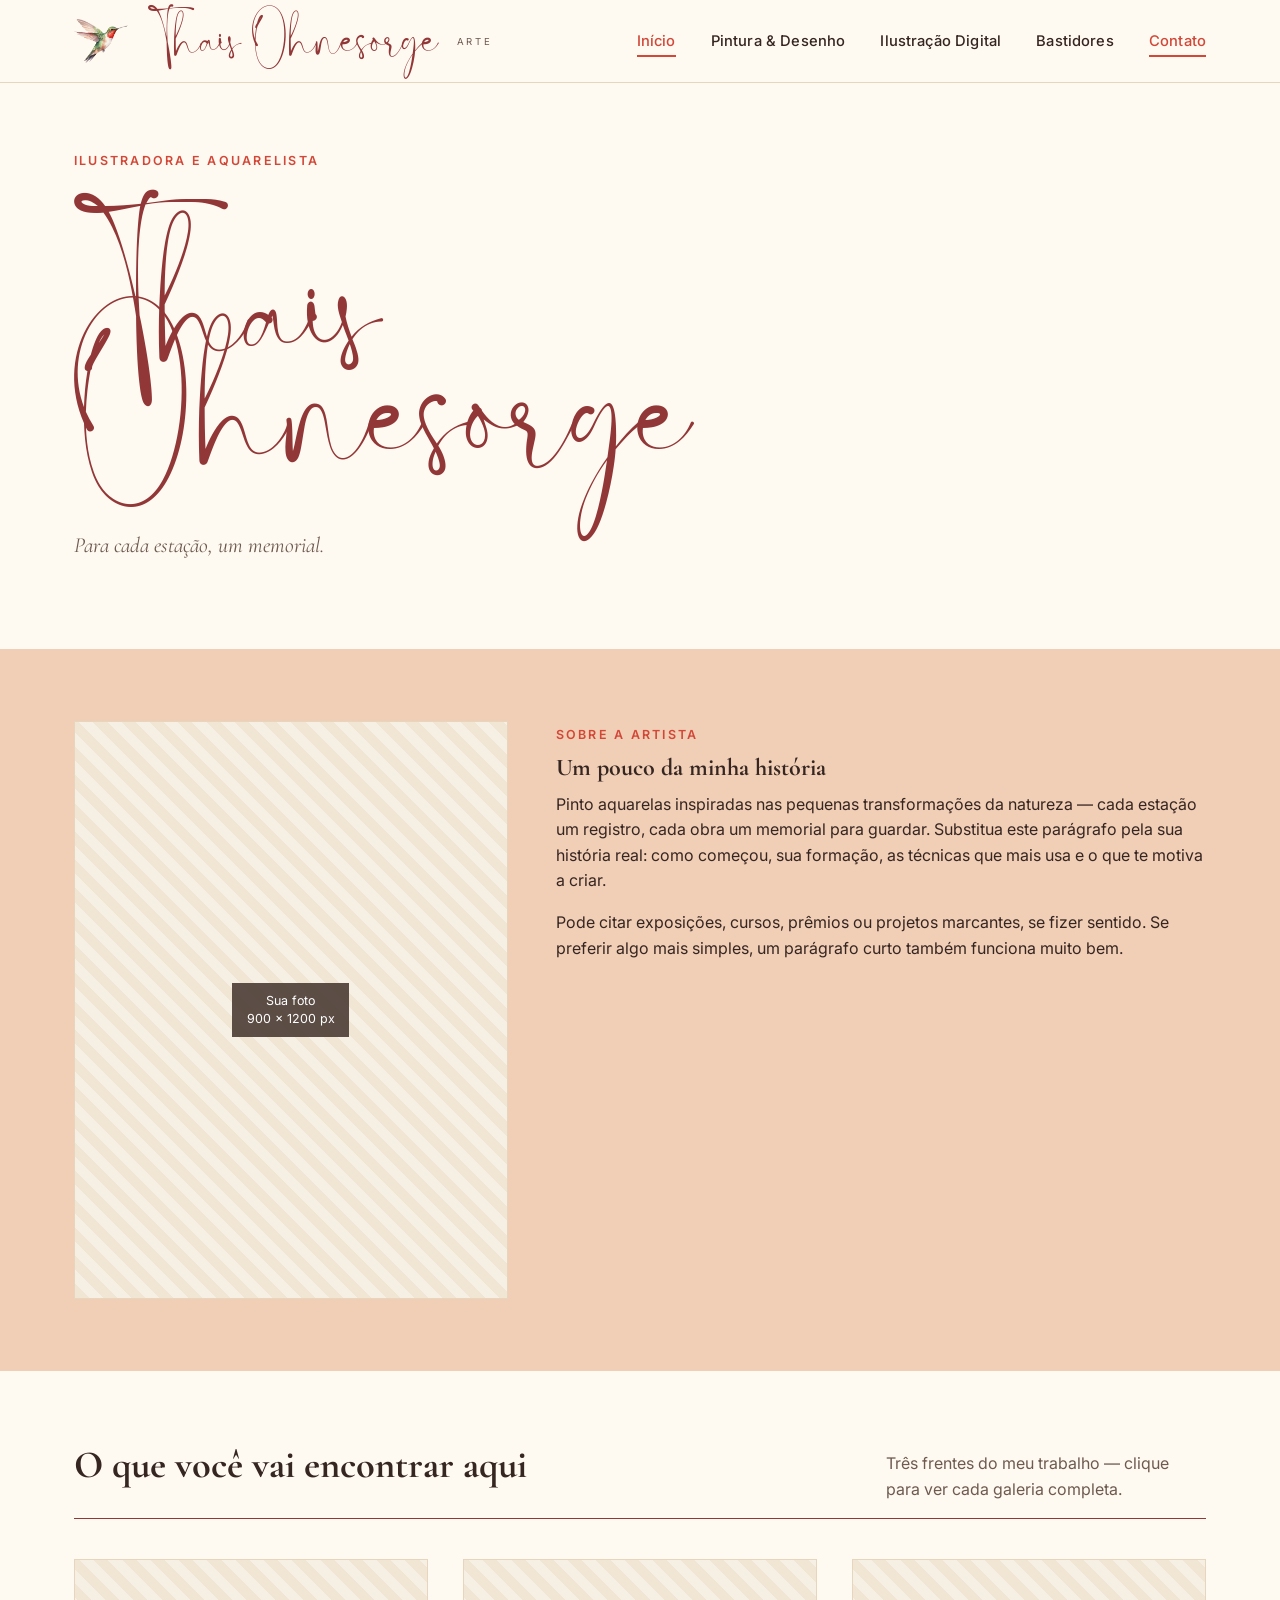
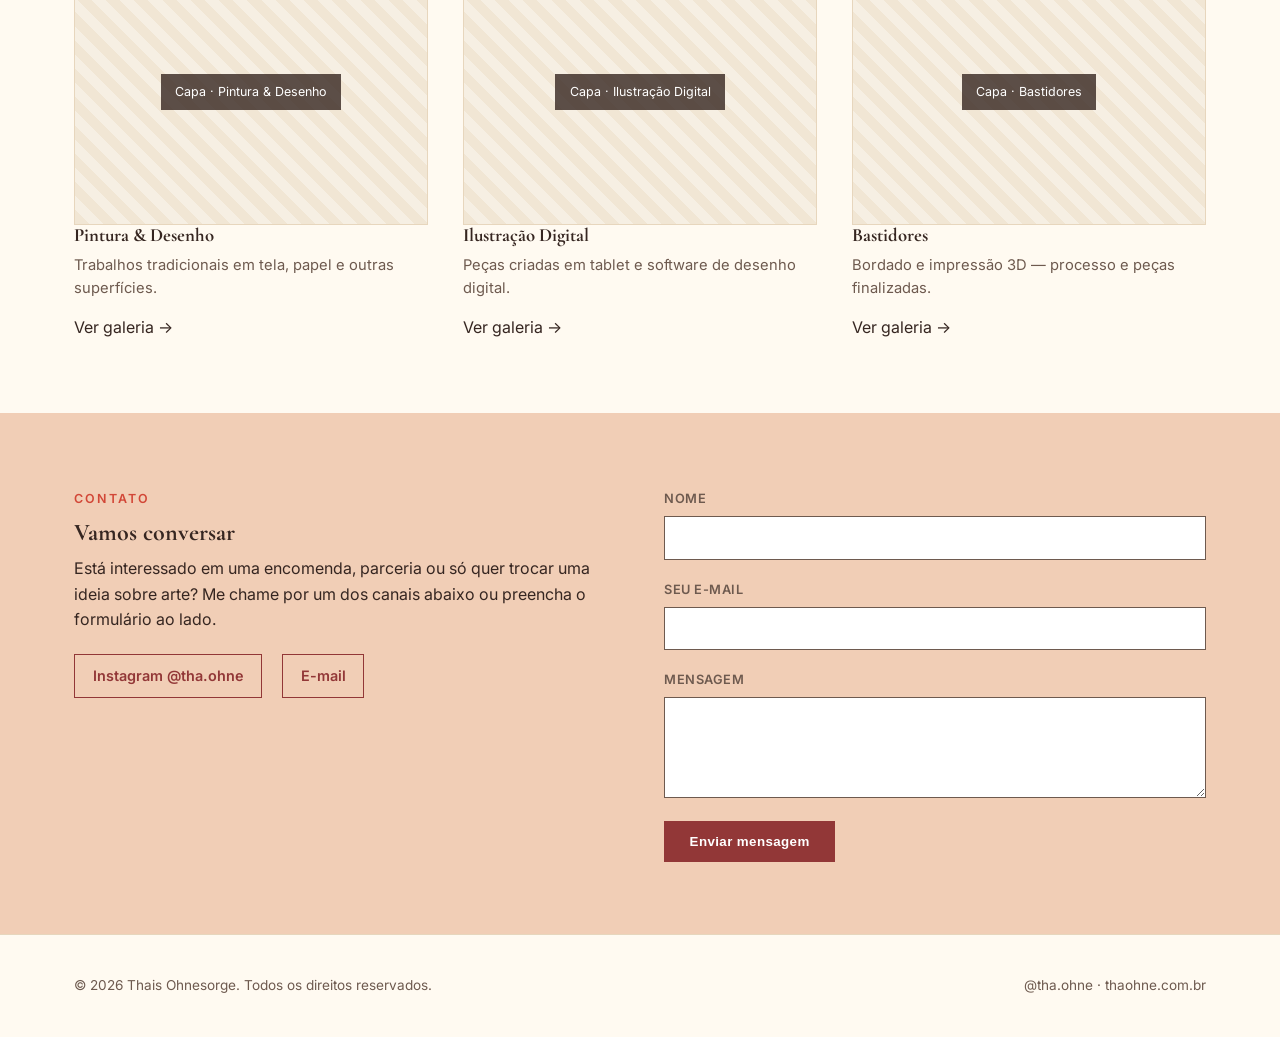
==== commit 81a688e7: "Revert "Construção do site" This reverts commit 0528cef98a2948dfea53484716949ccb31cddf23." ====
--- a/index.html
+++ b/index.html
@@ -3,141 +3,156 @@
 <head>
 <meta charset="UTF-8">
 <meta name="viewport" content="width=device-width, initial-scale=1.0">
-<title>Thais Ohnesorge ARTE</title>
-<meta name="description" content="O site de Thais Ohnesorge, ilustradora e aquarelista, está em construção. Em breve novidades.">
+<title>Thais Ohnesorge — Ilustradora e Aquarelista</title>
+<meta name="description" content="Portfólio de Thais Ohnesorge: pintura e desenho, ilustração digital, bordado e impressão 3D.">
+<link rel="icon" href="assets/img/favicon.png" type="image/png">
 <link rel="preconnect" href="https://fonts.googleapis.com">
 <link rel="preconnect" href="https://fonts.gstatic.com" crossorigin>
-<link href="https://fonts.googleapis.com/css2?family=Beau+Rivage&family=Cormorant+Garamond:ital,wght@0,500;0,700;1,500&family=Inter:wght@400;500;600&display=swap" rel="stylesheet">
-<style>
-  :root{
-    --paper:#fffaf1;
-    --sand:#f1ceb6;
-    --green:#b4d75d;
-    --wine:#923737;
-    --red:#d24737;
-    --ink:#2b2420;
-    --ink-soft:#6b5f54;
-  }
-  *{box-sizing:border-box;}
-  html,body{height:100%;}
-  body{
-    margin:0;
-    display:flex;
-    align-items:center;
-    justify-content:center;
-    min-height:100svh;
-    padding:2rem;
-    background:
-      radial-gradient(circle at 15% 20%, var(--sand) 0%, transparent 45%),
-      radial-gradient(circle at 85% 80%, var(--green) 0%, transparent 40%),
-      var(--paper);
-    font-family:'Inter', sans-serif;
-    color:var(--ink);
-    text-align:center;
-  }
-  .card{
-    max-width:600px;
-    width:100%;
-  }
-  .brand-mark{
-    display:flex;
-    align-items:center;
-    justify-content:center;
-    gap:4px;
-    margin:0 auto;
-  }
-  .brand-mark img{
-    width:200px;
-    width:clamp(150px, 30vw, 200px);
-    height:auto;
-    flex:0 0 auto;
-    margin-top:-6%;
-    filter:drop-shadow(0 6px 14px rgba(146,55,55,0.12));
-  }
-  .brand-mark .script-name{
-    font-family:'Beau Rivage', cursive;
-    color:var(--wine);
-    line-height:1;
-    white-space:nowrap;
-    flex:0 0 auto;
-    font-size:2.6rem;
-    font-size:clamp(1.9rem, 6vw, 2.6rem);
-  }
-  .brand-mark .name-left{
-    text-align:right;
-  }
-  .brand-mark .name-right{
-    text-align:left;
-  }
-  .status{
-    margin-top:1.8rem;
-    font-family:'Cormorant Garamond', serif;
-    font-style:italic;
-    font-weight:500;
-    font-size:1.35rem;
-    color:var(--ink-soft);
-    letter-spacing:0.01em;
-  }
-  .lede{
-    margin-top:0.6rem;
-    font-size:0.98rem;
-    color:var(--ink-soft);
-  }
-  .rule{
-    width:64px;
-    height:2px;
-    background:var(--green);
-    border:none;
-    margin:1.6rem auto;
-  }
-  .social{
-    font-size:0.85rem;
-    color:var(--ink-soft);
-  }
-  .social a{
-    color:var(--wine);
-    text-decoration:none;
-    border-bottom:1px solid var(--sand);
-  }
-  .social a:hover{
-    border-color:var(--wine);
-  }
-
-  @media (max-width: 480px){
-    .brand-mark{
-      flex-wrap:wrap;
-      row-gap:0.3rem;
-    }
-    .brand-mark img{
-      order:-1;
-      flex-basis:100%;
-      margin-top:0;
-      width:180px;
-    }
-    .brand-mark .script-name{
-      font-size:2rem;
-    }
-  }
-</style>
+<link href="https://fonts.googleapis.com/css2?family=Cormorant+Garamond:ital,wght@0,500;0,700;1,500&family=Inter:wght@400;500;600;700&display=swap" rel="stylesheet">
+<link rel="stylesheet" href="css/style.css">
 </head>
 <body>
-  <div class="card">
-    <div class="brand-mark">
-      <span class="script-name name-left">Thais</span>
-      <img src="assets/img/hummingbird.png" alt="Beija-flor em aquarela, símbolo de Thais Ohnesorge Arte">
-      <span class="script-name name-right">Ohnesorge</span>
+
+<!-- ===================== HEADER ===================== -->
+<header class="site-header">
+  <div class="wrap">
+    <a href="index.html" class="brand">
+      <img src="assets/img/hummingbird.png" alt="Beija-flor, símbolo de Thais Ohnesorge Arte">
+      <br class="brand-text">
+        <span class="brand-name">Thais Ohnesorge</span>
+        <br></br>
+        <span class="brand-tag">Arte</span>
+      </span>
+    </a>
+    <nav class="main-nav">
+      <ul>
+        <li><a href="index.html">Início</a></li>
+        <li><a href="pintura-desenho.html">Pintura &amp; Desenho</a></li>
+        <li><a href="ilustracao-digital.html">Ilustração Digital</a></li>
+        <li><a href="bastidores.html">Bastidores</a></li>
+        <li><a href="index.html#contato">Contato</a></li>
+      </ul>
+    </nav>
+    <button class="menu-toggle" aria-label="Abrir menu" aria-expanded="false">
+      <span></span><span></span><span></span>
+    </button>
+  </div>
+</header>
+
+<!-- ===================== HERO / CAPA ===================== -->
+<section class="hero">
+  <div class="wrap">
+    <div>
+      <p class="eyebrow">Ilustradora e Aquarelista</p>
+      <br></br>
+      <br></br>
+      <h1>Thais Ohnesorge</h1>
+      <br></br>
+      <p class="lede">Para cada estação, um memorial.</p>
     </div>
+  </div>
+</section>
 
-    <p class="status">Site em construção</p>
-    <p class="lede">Em breve, novidades para você.</p>
+<!-- ===================== SOBRE ===================== -->
+<section class="alt" id="sobre">
+  <div class="wrap about-grid">
+    <div class="placeholder" style="--ratio: 3/4;" data-label="Foto da artista (recomendado: 900x1200px)">
+      <span class="ph-label">Sua foto<br>900 × 1200 px</span>
+    </div>
+    <div>
+      <p class="eyebrow">Sobre a artista</p>
+      <h2>Um pouco da minha história</h2>
+      <!-- Placeholder — troque pelo texto real da Thais (formação, técnica, inspiração) -->
+      <p>Pinto aquarelas inspiradas nas pequenas transformações da natureza — cada estação um registro, cada obra um memorial para guardar. Substitua este parágrafo pela sua história real: como começou, sua formação, as técnicas que mais usa e o que te motiva a criar.</p>
+      <p>Pode citar exposições, cursos, prêmios ou projetos marcantes, se fizer sentido. Se preferir algo mais simples, um parágrafo curto também funciona muito bem.</p>
+    </div>
+  </div>
+</section>
 
-    <hr class="rule">
+<!-- ===================== TIPOS DE ARTE ===================== -->
+<section id="tipos-de-arte">
+  <div class="wrap">
+    <div class="section-head">
+      <h2>O que você vai encontrar aqui</h2>
+      <p style="color:var(--ink-soft); max-width:32ch; margin:0;">Três frentes do meu trabalho — clique para ver cada galeria completa.</p>
+    </div>
+    <div class="art-types">
 
-    <p class="social">
-      <a href="https://instagram.com/tha.ohne" target="_blank" rel="noopener">@tha.ohne</a>
-      &nbsp;·&nbsp;
-      <a href="mailto:ohnesorgethai@gmail.com">ohnesorgethai@gmail.com</a>
-    </p>
+      <a href="pintura-desenho.html" style="display:block;">
+        <div class="placeholder art-card" data-label="Capa da galeria de Pintura e Desenho">
+          <span class="ph-label">Capa · Pintura &amp; Desenho</span>
+        </div>
+        <h3>Pintura &amp; Desenho</h3>
+        <p style="color:var(--ink-soft); font-size:.92rem;">Trabalhos tradicionais em tela, papel e outras superfícies.</p>
+        <span class="more">Ver galeria →</span>
+      </a>
+
+      <a href="ilustracao-digital.html" style="display:block;">
+        <div class="placeholder art-card" data-label="Capa da galeria de Ilustração Digital">
+          <span class="ph-label">Capa · Ilustração Digital</span>
+        </div>
+        <h3>Ilustração Digital</h3>
+        <p style="color:var(--ink-soft); font-size:.92rem;">Peças criadas em tablet e software de desenho digital.</p>
+        <span class="more">Ver galeria →</span>
+      </a>
+
+      <a href="bastidores.html" style="display:block;">
+        <div class="placeholder art-card" data-label="Capa da galeria de Bastidores">
+          <span class="ph-label">Capa · Bastidores</span>
+        </div>
+        <h3>Bastidores</h3>
+        <p style="color:var(--ink-soft); font-size:.92rem;">Bordado e impressão 3D — processo e peças finalizadas.</p>
+        <span class="more">Ver galeria →</span>
+      </a>
+
+    </div>
   </div>
+</section>
+
+<!-- ===================== CONTATO ===================== -->
+<section class="alt" id="contato">
+  <div class="wrap contact-grid">
+    <div>
+      <p class="eyebrow">Contato</p>
+      <h2>Vamos conversar</h2>
+      <p>Está interessado em uma encomenda, parceria ou só quer trocar uma ideia sobre arte? Me chame por um dos canais abaixo ou preencha o formulário ao lado.</p>
+      <div class="contact-links">
+        <a href="https://instagram.com/tha.ohne" target="_blank" rel="noopener">Instagram @tha.ohne</a>
+        <a href="mailto:contato@thaohne.com.br">E-mail</a>
+      </div>
+    </div>
+    <form class="contact-form" action="mailto:contato@thaohne.com.br" method="post" enctype="text/plain">
+      <div>
+        <label for="nome">Nome</label>
+        <input type="text" id="nome" name="nome" required>
+      </div>
+      <div>
+        <label for="email">Seu e-mail</label>
+        <input type="email" id="email" name="email" required>
+      </div>
+      <div>
+        <label for="mensagem">Mensagem</label>
+        <textarea id="mensagem" name="mensagem" rows="4" required></textarea>
+      </div>
+      <button type="submit">Enviar mensagem</button>
+    </form>
+  </div>
+</section>
+
+<!-- ===================== RODAPÉ ===================== -->
+<footer class="site-footer">
+  <div class="wrap">
+    <span>© 2026 Thais Ohnesorge. Todos os direitos reservados.</span>
+    <span><a href="https://instagram.com/tha.ohne" target="_blank" rel="noopener">@tha.ohne</a> · thaohne.com.br</span>
+  </div>
+</footer>
+
+<!-- ===================== LIGHTBOX ===================== -->
+<div class="lightbox" id="lightbox">
+  <button class="lightbox-close" aria-label="Fechar">&times;</button>
+  <div class="lightbox-inner"></div>
+</div>
+
+<script src="js/script.js"></script>
 </body>
 </html>
--- a/css/style.css
+++ b/css/style.css
@@ -0,0 +1,486 @@
+/* =========================================================
+   PORTFÓLIO DE ARTE — Thais Ohnesorge
+   Paleta e tipografia conforme identidade visual oficial.
+   ========================================================= */
+
+@font-face {
+  font-family: 'Blastine';
+  src: url('../assets/fonts/Blastine.woff2') format('woff2'),
+       url('../assets/fonts/Blastine.otf') format('opentype'),
+       url('../assets/fonts/Blastine.ttf') format('truetype');
+  font-weight: normal;
+  font-style: normal;
+  font-display: swap;
+}
+
+:root {
+  --bg: #fffaf1;          /* creme claro — fundo principal */
+  --bg-alt: #f1ceb6;       /* pêssego — fundo alternado / destaques suaves */
+  --ink: #362621;          /* marrom quase-preto — texto principal */
+  --ink-soft: #6e5a4f;     /* marrom suave — texto secundário */
+  --green: #b4d75d;        /* verde-limão — destaque principal / botões */
+  --wine: #923737;         /* vinho — destaque secundário / hover */
+  --red: #d24737;          /* vermelho — links, números, CTAs */
+  --rule: #e7d6bd;         /* linha fina sobre o creme */
+  --card-bg: #ffffff;
+
+  /* Blastine é a fonte da marca (arquivo em assets/fonts/).
+     Enquanto o arquivo não estiver presente, cai numa cursiva do sistema. */
+  --font-script: 'Blastine', 'Segoe Script', 'Brush Script MT', cursive;
+  --font-serif: 'Cormorant Garamond', Georgia, serif;
+  --font-sans: 'Inter', -apple-system, sans-serif;
+
+  --max-width: 1180px;
+}
+
+* { box-sizing: border-box; }
+
+html { scroll-behavior: smooth; }
+
+body {
+  margin: 0;
+  background: var(--bg);
+  color: var(--ink);
+  font-family: var(--font-sans);
+  font-size: 16px;
+  line-height: 1.6;
+  -webkit-font-smoothing: antialiased;
+}
+
+img { max-width: 100%; display: block; }
+
+a { color: inherit; text-decoration: none; }
+
+.wrap {
+  max-width: var(--max-width);
+  margin: 0 auto;
+  padding: 0 24px;
+}
+
+h1, h2, h3, h4 {
+  font-family: var(--font-serif);
+  font-weight: 700;
+  margin: 0 0 .4em;
+  line-height: 1.15;
+}
+
+p { margin: 0 0 1em; }
+
+.eyebrow {
+  display: inline-block;
+  font-family: var(--font-sans);
+  font-size: .78rem;
+  letter-spacing: .18em;
+  text-transform: uppercase;
+  color: var(--red);
+  font-weight: 600;
+  margin-bottom: .8em;
+}
+
+/* ---------- Header / navegação ---------- */
+
+.site-header {
+  position: sticky;
+  top: 0;
+  z-index: 50;
+  background: rgba(255, 250, 241, 0.92);
+  backdrop-filter: blur(6px);
+  border-bottom: 1px solid var(--rule);
+}
+
+.site-header .wrap {
+  display: flex;
+  align-items: center;
+  justify-content: space-between;
+  height: 82px;
+}
+
+.brand {
+  display: flex;
+  align-items: center;
+  gap: .6rem;
+}
+
+.brand img {
+  height: 44px;
+  width: auto;
+}
+
+.brand .brand-text {
+  display: flex;
+  flex-direction: column;
+  line-height: 1;
+}
+
+.brand .brand-name {
+  font-family: var(--font-script);
+  font-size: 1.7rem;
+  color: var(--wine);
+}
+
+.brand .brand-tag {
+  font-family: var(--font-sans);
+  font-size: .6rem;
+  letter-spacing: .28em;
+  text-transform: uppercase;
+  color: var(--ink-soft);
+  margin-top: .1rem;
+}
+
+.main-nav ul {
+  list-style: none;
+  display: flex;
+  gap: 2.2rem;
+  margin: 0;
+  padding: 0;
+}
+
+.main-nav a {
+  font-size: .92rem;
+  font-weight: 500;
+  letter-spacing: .01em;
+  padding: .3rem 0;
+  border-bottom: 2px solid transparent;
+  transition: border-color .2s ease, color .2s ease;
+}
+
+.main-nav a:hover,
+.main-nav a.active {
+  color: var(--red);
+  border-color: var(--red);
+}
+
+.menu-toggle {
+  display: none;
+  background: none;
+  border: none;
+  cursor: pointer;
+  padding: 8px;
+}
+
+.menu-toggle span {
+  display: block;
+  width: 24px;
+  height: 2px;
+  background: var(--ink);
+  margin: 5px 0;
+  transition: transform .2s ease, opacity .2s ease;
+}
+
+/* ---------- Hero (capa editorial) ---------- */
+
+.hero { padding: 4rem 0 4rem; position: relative; }
+
+.hero .wrap {
+  display: grid;
+  grid-template-columns: 1.3fr 1fr;
+  gap: 3rem;
+  align-items: end;
+  position: relative;
+}
+
+.hero h1 {
+  font-family: var(--font-script);
+  font-weight: normal;
+  color: var(--wine);
+  font-size: clamp(3.2rem, 7vw, 5.6rem);
+  margin-bottom: .15em;
+}
+
+.hero .lede {
+  font-family: var(--font-serif);
+  font-style: italic;
+  font-size: 1.35rem;
+  color: var(--ink-soft);
+  max-width: 46ch;
+}
+
+.hero-bird {
+  position: absolute;
+  top: -2.4rem;
+  right: 24px;
+  width: 190px;
+  opacity: .95;
+  pointer-events: none;
+}
+
+.hero-index {
+  border-top: 1px solid var(--wine);
+  padding-top: 1rem;
+}
+
+.hero-index li {
+  display: flex;
+  align-items: baseline;
+  gap: 1rem;
+  padding: .7rem 0;
+  border-bottom: 1px solid var(--rule);
+  font-family: var(--font-serif);
+  font-size: 1.15rem;
+}
+
+.hero-index li:last-child { border-bottom: none; }
+
+.hero-index .num {
+  color: var(--red);
+  font-family: var(--font-sans);
+  font-weight: 600;
+  font-size: .85rem;
+}
+
+.hero-index a:hover { color: var(--red); }
+
+/* ---------- Seções gerais ---------- */
+
+section { padding: 4.5rem 0; }
+
+section.alt { background: var(--bg-alt); }
+
+.section-head {
+  display: flex;
+  justify-content: space-between;
+  align-items: flex-end;
+  gap: 2rem;
+  border-bottom: 1px solid var(--wine);
+  padding-bottom: 1rem;
+  margin-bottom: 2.5rem;
+}
+
+.section-head h2 { font-size: clamp(1.8rem, 3vw, 2.6rem); }
+
+/* ---------- Sobre ---------- */
+
+.about-grid {
+  display: grid;
+  grid-template-columns: .8fr 1.2fr;
+  gap: 3rem;
+  align-items: start;
+}
+
+/* ---------- Placeholder de imagem ---------- */
+
+.placeholder {
+  position: relative;
+  width: 100%;
+  aspect-ratio: var(--ratio, 4 / 5);
+  background:
+    repeating-linear-gradient(45deg, #f1e6d4, #f1e6d4 10px, #f6efe3 10px, #f6efe3 20px);
+  border: 1px solid var(--rule);
+  display: flex;
+  align-items: center;
+  justify-content: center;
+  overflow: hidden;
+  cursor: pointer;
+}
+
+.placeholder img { width: 100%; height: 100%; object-fit: cover; }
+
+.placeholder .ph-label {
+  background: rgba(54,38,33,.8);
+  color: #fff;
+  font-size: .78rem;
+  padding: .6rem .9rem;
+  text-align: center;
+  line-height: 1.4;
+  max-width: 82%;
+}
+
+/* ---------- Cards "Tipos de arte" ---------- */
+
+.art-types {
+  display: grid;
+  grid-template-columns: repeat(3, 1fr);
+  gap: 2.2rem;
+}
+
+.art-card { --ratio: 4 / 3; }
+
+.art-card h3 { margin-top: 1rem; font-size: 1.3rem; }
+
+.art-card .more {
+  color: var(--red);
+  font-size: .88rem;
+  font-weight: 600;
+}
+
+/* ---------- Galeria (páginas de seção) ---------- */
+
+.gallery {
+  display: grid;
+  grid-template-columns: repeat(3, 1fr);
+  gap: 2rem 1.8rem;
+}
+
+.gallery figure { margin: 0; }
+
+.gallery figcaption {
+  margin-top: .7rem;
+  font-size: .9rem;
+}
+
+.gallery figcaption .title {
+  font-family: var(--font-serif);
+  font-weight: 700;
+  display: block;
+}
+
+.gallery figcaption .meta {
+  color: var(--ink-soft);
+  font-size: .82rem;
+}
+
+.page-hero {
+  padding: 3.2rem 0 2.5rem;
+  border-bottom: 1px solid var(--rule);
+}
+
+.breadcrumb {
+  font-size: .85rem;
+  color: var(--ink-soft);
+  margin-bottom: 1rem;
+}
+
+.breadcrumb a:hover { color: var(--red); }
+
+.subsection-title {
+  display: flex;
+  align-items: baseline;
+  gap: .8rem;
+  margin: 3rem 0 1.6rem;
+}
+
+.subsection-title .tag {
+  font-size: .78rem;
+  letter-spacing: .14em;
+  text-transform: uppercase;
+  color: var(--red);
+  font-weight: 700;
+}
+
+/* ---------- Contato ---------- */
+
+.contact-grid {
+  display: grid;
+  grid-template-columns: 1fr 1fr;
+  gap: 3rem;
+}
+
+.contact-links a {
+  display: inline-block;
+  margin: .3rem 1rem .3rem 0;
+  padding: .6rem 1.1rem;
+  border: 1px solid var(--wine);
+  color: var(--wine);
+  font-size: .9rem;
+  font-weight: 600;
+  transition: background .2s ease, color .2s ease;
+}
+
+.contact-links a:hover { background: var(--wine); color: #fff; }
+
+form.contact-form { display: flex; flex-direction: column; gap: 1rem; }
+
+.contact-form label {
+  font-size: .8rem;
+  font-weight: 600;
+  letter-spacing: .04em;
+  text-transform: uppercase;
+  color: var(--ink-soft);
+}
+
+.contact-form input,
+.contact-form textarea {
+  width: 100%;
+  padding: .7rem .8rem;
+  font-family: var(--font-sans);
+  font-size: .95rem;
+  border: 1px solid var(--ink-soft);
+  background: var(--card-bg);
+  margin-top: .35rem;
+}
+
+.contact-form button {
+  align-self: flex-start;
+  padding: .8rem 1.6rem;
+  background: var(--wine);
+  color: #fff;
+  border: none;
+  font-weight: 600;
+  cursor: pointer;
+  letter-spacing: .03em;
+}
+
+.contact-form button:hover { background: var(--red); }
+
+/* ---------- Rodapé ---------- */
+
+.site-footer {
+  border-top: 1px solid var(--rule);
+  padding: 2.5rem 0;
+  font-size: .85rem;
+  color: var(--ink-soft);
+}
+
+.site-footer .wrap {
+  display: flex;
+  justify-content: space-between;
+  flex-wrap: wrap;
+  gap: 1rem;
+}
+
+.site-footer a:hover { color: var(--red); }
+
+/* ---------- Lightbox ---------- */
+
+.lightbox {
+  position: fixed;
+  inset: 0;
+  background: rgba(54,38,33,.92);
+  display: none;
+  align-items: center;
+  justify-content: center;
+  z-index: 100;
+  padding: 2rem;
+}
+
+.lightbox.open { display: flex; }
+
+.lightbox-inner {
+  max-width: 900px;
+  width: 100%;
+  color: #fff;
+  text-align: center;
+}
+
+.lightbox-close {
+  position: absolute;
+  top: 1.5rem;
+  right: 1.8rem;
+  color: #fff;
+  font-size: 1.8rem;
+  background: none;
+  border: none;
+  cursor: pointer;
+}
+
+/* ---------- Responsivo ---------- */
+
+@media (max-width: 900px) {
+  .hero .wrap { grid-template-columns: 1fr; }
+  .hero-bird { position: static; width: 140px; margin-bottom: 1.5rem; }
+  .about-grid { grid-template-columns: 1fr; }
+  .art-types { grid-template-columns: 1fr 1fr; }
+  .gallery { grid-template-columns: 1fr 1fr; }
+  .contact-grid { grid-template-columns: 1fr; }
+}
+
+@media (max-width: 640px) {
+  .main-nav { position: fixed; top: 82px; left: 0; right: 0; bottom: 0;
+    background: var(--bg); transform: translateX(100%); transition: transform .25s ease;
+    padding: 2rem 24px; }
+  .main-nav.open { transform: translateX(0); }
+  .main-nav ul { flex-direction: column; gap: 1.4rem; }
+  .menu-toggle { display: block; }
+  .art-types { grid-template-columns: 1fr; }
+  .gallery { grid-template-columns: 1fr; }
+}
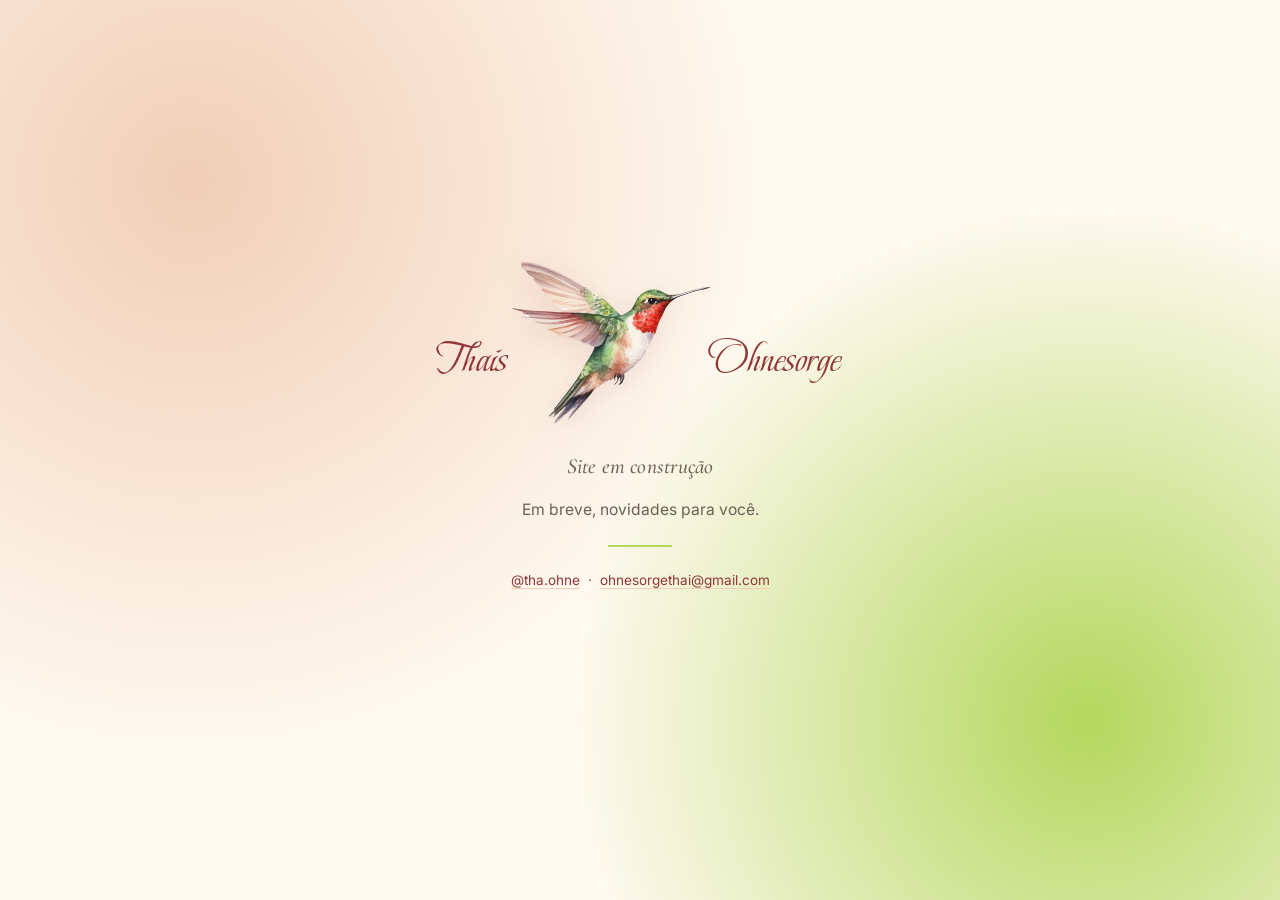
==== commit 7b76bfab: "Construção do site - update" ====
--- a/index.html
+++ b/index.html
@@ -3,156 +3,141 @@
 <head>
 <meta charset="UTF-8">
 <meta name="viewport" content="width=device-width, initial-scale=1.0">
-<title>Thais Ohnesorge — Ilustradora e Aquarelista</title>
-<meta name="description" content="Portfólio de Thais Ohnesorge: pintura e desenho, ilustração digital, bordado e impressão 3D.">
-<link rel="icon" href="assets/img/favicon.png" type="image/png">
+<title>Thais Ohnesorge ARTE</title>
+<meta name="description" content="O site de Thais Ohnesorge, ilustradora e aquarelista, está em construção. Em breve novidades.">
 <link rel="preconnect" href="https://fonts.googleapis.com">
 <link rel="preconnect" href="https://fonts.gstatic.com" crossorigin>
-<link href="https://fonts.googleapis.com/css2?family=Cormorant+Garamond:ital,wght@0,500;0,700;1,500&family=Inter:wght@400;500;600;700&display=swap" rel="stylesheet">
-<link rel="stylesheet" href="css/style.css">
+<link href="https://fonts.googleapis.com/css2?family=Beau+Rivage&family=Cormorant+Garamond:ital,wght@0,500;0,700;1,500&family=Inter:wght@400;500;600&display=swap" rel="stylesheet">
+<style>
+  :root{
+    --paper:#fffaf1;
+    --sand:#f1ceb6;
+    --green:#b4d75d;
+    --wine:#923737;
+    --red:#d24737;
+    --ink:#2b2420;
+    --ink-soft:#6b5f54;
+  }
+  *{box-sizing:border-box;}
+  html,body{height:100%;}
+  body{
+    margin:0;
+    display:flex;
+    align-items:center;
+    justify-content:center;
+    min-height:100svh;
+    padding:2rem;
+    background:
+      radial-gradient(circle at 15% 20%, var(--sand) 0%, transparent 45%),
+      radial-gradient(circle at 85% 80%, var(--green) 0%, transparent 40%),
+      var(--paper);
+    font-family:'Inter', sans-serif;
+    color:var(--ink);
+    text-align:center;
+  }
+  .card{
+    max-width:600px;
+    width:100%;
+  }
+  .brand-mark{
+    display:flex;
+    align-items:center;
+    justify-content:center;
+    gap:4px;
+    margin:0 auto;
+  }
+  .brand-mark img{
+    width:200px;
+    width:clamp(150px, 30vw, 200px);
+    height:auto;
+    flex:0 0 auto;
+    margin-top:-6%;
+    filter:drop-shadow(0 6px 14px rgba(146,55,55,0.12));
+  }
+  .brand-mark .script-name{
+    font-family:'Beau Rivage', cursive;
+    color:var(--wine);
+    line-height:1;
+    white-space:nowrap;
+    flex:0 0 auto;
+    font-size:2.6rem;
+    font-size:clamp(1.9rem, 6vw, 2.6rem);
+  }
+  .brand-mark .name-left{
+    text-align:right;
+  }
+  .brand-mark .name-right{
+    text-align:left;
+  }
+  .status{
+    margin-top:1.8rem;
+    font-family:'Cormorant Garamond', serif;
+    font-style:italic;
+    font-weight:500;
+    font-size:1.35rem;
+    color:var(--ink-soft);
+    letter-spacing:0.01em;
+  }
+  .lede{
+    margin-top:0.6rem;
+    font-size:0.98rem;
+    color:var(--ink-soft);
+  }
+  .rule{
+    width:64px;
+    height:2px;
+    background:var(--green);
+    border:none;
+    margin:1.6rem auto;
+  }
+  .social{
+    font-size:0.85rem;
+    color:var(--ink-soft);
+  }
+  .social a{
+    color:var(--wine);
+    text-decoration:none;
+    border-bottom:1px solid var(--sand);
+  }
+  .social a:hover{
+    border-color:var(--wine);
+  }
+
+  @media (max-width: 480px){
+    .brand-mark{
+      flex-wrap:wrap;
+      row-gap:0.3rem;
+    }
+    .brand-mark img{
+      order:-1;
+      flex-basis:100%;
+      margin-top:0;
+      width:180px;
+    }
+    .brand-mark .script-name{
+      font-size:2rem;
+    }
+  }
+</style>
 </head>
 <body>
+  <div class="card">
+    <div class="brand-mark">
+      <span class="script-name name-left">Thais</span>
+      <img src="assets/img/hummingbird.png" alt="Beija-flor em aquarela, símbolo de Thais Ohnesorge Arte">
+      <span class="script-name name-right">Ohnesorge</span>
+    </div>
 
-<!-- ===================== HEADER ===================== -->
-<header class="site-header">
-  <div class="wrap">
-    <a href="index.html" class="brand">
-      <img src="assets/img/hummingbird.png" alt="Beija-flor, símbolo de Thais Ohnesorge Arte">
-      <br class="brand-text">
-        <span class="brand-name">Thais Ohnesorge</span>
-        <br></br>
-        <span class="brand-tag">Arte</span>
-      </span>
-    </a>
-    <nav class="main-nav">
-      <ul>
-        <li><a href="index.html">Início</a></li>
-        <li><a href="pintura-desenho.html">Pintura &amp; Desenho</a></li>
-        <li><a href="ilustracao-digital.html">Ilustração Digital</a></li>
-        <li><a href="bastidores.html">Bastidores</a></li>
-        <li><a href="index.html#contato">Contato</a></li>
-      </ul>
-    </nav>
-    <button class="menu-toggle" aria-label="Abrir menu" aria-expanded="false">
-      <span></span><span></span><span></span>
-    </button>
+    <p class="status">Site em construção</p>
+    <p class="lede">Em breve, novidades para você.</p>
+
+    <hr class="rule">
+
+    <p class="social">
+      <a href="https://instagram.com/tha.ohne" target="_blank" rel="noopener">@tha.ohne</a>
+      &nbsp;·&nbsp;
+      <a href="mailto:ohnesorgethai@gmail.com">ohnesorgethai@gmail.com</a>
+    </p>
   </div>
-</header>
-
-<!-- ===================== HERO / CAPA ===================== -->
-<section class="hero">
-  <div class="wrap">
-    <div>
-      <p class="eyebrow">Ilustradora e Aquarelista</p>
-      <br></br>
-      <br></br>
-      <h1>Thais Ohnesorge</h1>
-      <br></br>
-      <p class="lede">Para cada estação, um memorial.</p>
-    </div>
-  </div>
-</section>
-
-<!-- ===================== SOBRE ===================== -->
-<section class="alt" id="sobre">
-  <div class="wrap about-grid">
-    <div class="placeholder" style="--ratio: 3/4;" data-label="Foto da artista (recomendado: 900x1200px)">
-      <span class="ph-label">Sua foto<br>900 × 1200 px</span>
-    </div>
-    <div>
-      <p class="eyebrow">Sobre a artista</p>
-      <h2>Um pouco da minha história</h2>
-      <!-- Placeholder — troque pelo texto real da Thais (formação, técnica, inspiração) -->
-      <p>Pinto aquarelas inspiradas nas pequenas transformações da natureza — cada estação um registro, cada obra um memorial para guardar. Substitua este parágrafo pela sua história real: como começou, sua formação, as técnicas que mais usa e o que te motiva a criar.</p>
-      <p>Pode citar exposições, cursos, prêmios ou projetos marcantes, se fizer sentido. Se preferir algo mais simples, um parágrafo curto também funciona muito bem.</p>
-    </div>
-  </div>
-</section>
-
-<!-- ===================== TIPOS DE ARTE ===================== -->
-<section id="tipos-de-arte">
-  <div class="wrap">
-    <div class="section-head">
-      <h2>O que você vai encontrar aqui</h2>
-      <p style="color:var(--ink-soft); max-width:32ch; margin:0;">Três frentes do meu trabalho — clique para ver cada galeria completa.</p>
-    </div>
-    <div class="art-types">
-
-      <a href="pintura-desenho.html" style="display:block;">
-        <div class="placeholder art-card" data-label="Capa da galeria de Pintura e Desenho">
-          <span class="ph-label">Capa · Pintura &amp; Desenho</span>
-        </div>
-        <h3>Pintura &amp; Desenho</h3>
-        <p style="color:var(--ink-soft); font-size:.92rem;">Trabalhos tradicionais em tela, papel e outras superfícies.</p>
-        <span class="more">Ver galeria →</span>
-      </a>
-
-      <a href="ilustracao-digital.html" style="display:block;">
-        <div class="placeholder art-card" data-label="Capa da galeria de Ilustração Digital">
-          <span class="ph-label">Capa · Ilustração Digital</span>
-        </div>
-        <h3>Ilustração Digital</h3>
-        <p style="color:var(--ink-soft); font-size:.92rem;">Peças criadas em tablet e software de desenho digital.</p>
-        <span class="more">Ver galeria →</span>
-      </a>
-
-      <a href="bastidores.html" style="display:block;">
-        <div class="placeholder art-card" data-label="Capa da galeria de Bastidores">
-          <span class="ph-label">Capa · Bastidores</span>
-        </div>
-        <h3>Bastidores</h3>
-        <p style="color:var(--ink-soft); font-size:.92rem;">Bordado e impressão 3D — processo e peças finalizadas.</p>
-        <span class="more">Ver galeria →</span>
-      </a>
-
-    </div>
-  </div>
-</section>
-
-<!-- ===================== CONTATO ===================== -->
-<section class="alt" id="contato">
-  <div class="wrap contact-grid">
-    <div>
-      <p class="eyebrow">Contato</p>
-      <h2>Vamos conversar</h2>
-      <p>Está interessado em uma encomenda, parceria ou só quer trocar uma ideia sobre arte? Me chame por um dos canais abaixo ou preencha o formulário ao lado.</p>
-      <div class="contact-links">
-        <a href="https://instagram.com/tha.ohne" target="_blank" rel="noopener">Instagram @tha.ohne</a>
-        <a href="mailto:contato@thaohne.com.br">E-mail</a>
-      </div>
-    </div>
-    <form class="contact-form" action="mailto:contato@thaohne.com.br" method="post" enctype="text/plain">
-      <div>
-        <label for="nome">Nome</label>
-        <input type="text" id="nome" name="nome" required>
-      </div>
-      <div>
-        <label for="email">Seu e-mail</label>
-        <input type="email" id="email" name="email" required>
-      </div>
-      <div>
-        <label for="mensagem">Mensagem</label>
-        <textarea id="mensagem" name="mensagem" rows="4" required></textarea>
-      </div>
-      <button type="submit">Enviar mensagem</button>
-    </form>
-  </div>
-</section>
-
-<!-- ===================== RODAPÉ ===================== -->
-<footer class="site-footer">
-  <div class="wrap">
-    <span>© 2026 Thais Ohnesorge. Todos os direitos reservados.</span>
-    <span><a href="https://instagram.com/tha.ohne" target="_blank" rel="noopener">@tha.ohne</a> · thaohne.com.br</span>
-  </div>
-</footer>
-
-<!-- ===================== LIGHTBOX ===================== -->
-<div class="lightbox" id="lightbox">
-  <button class="lightbox-close" aria-label="Fechar">&times;</button>
-  <div class="lightbox-inner"></div>
-</div>
-
-<script src="js/script.js"></script>
 </body>
 </html>
